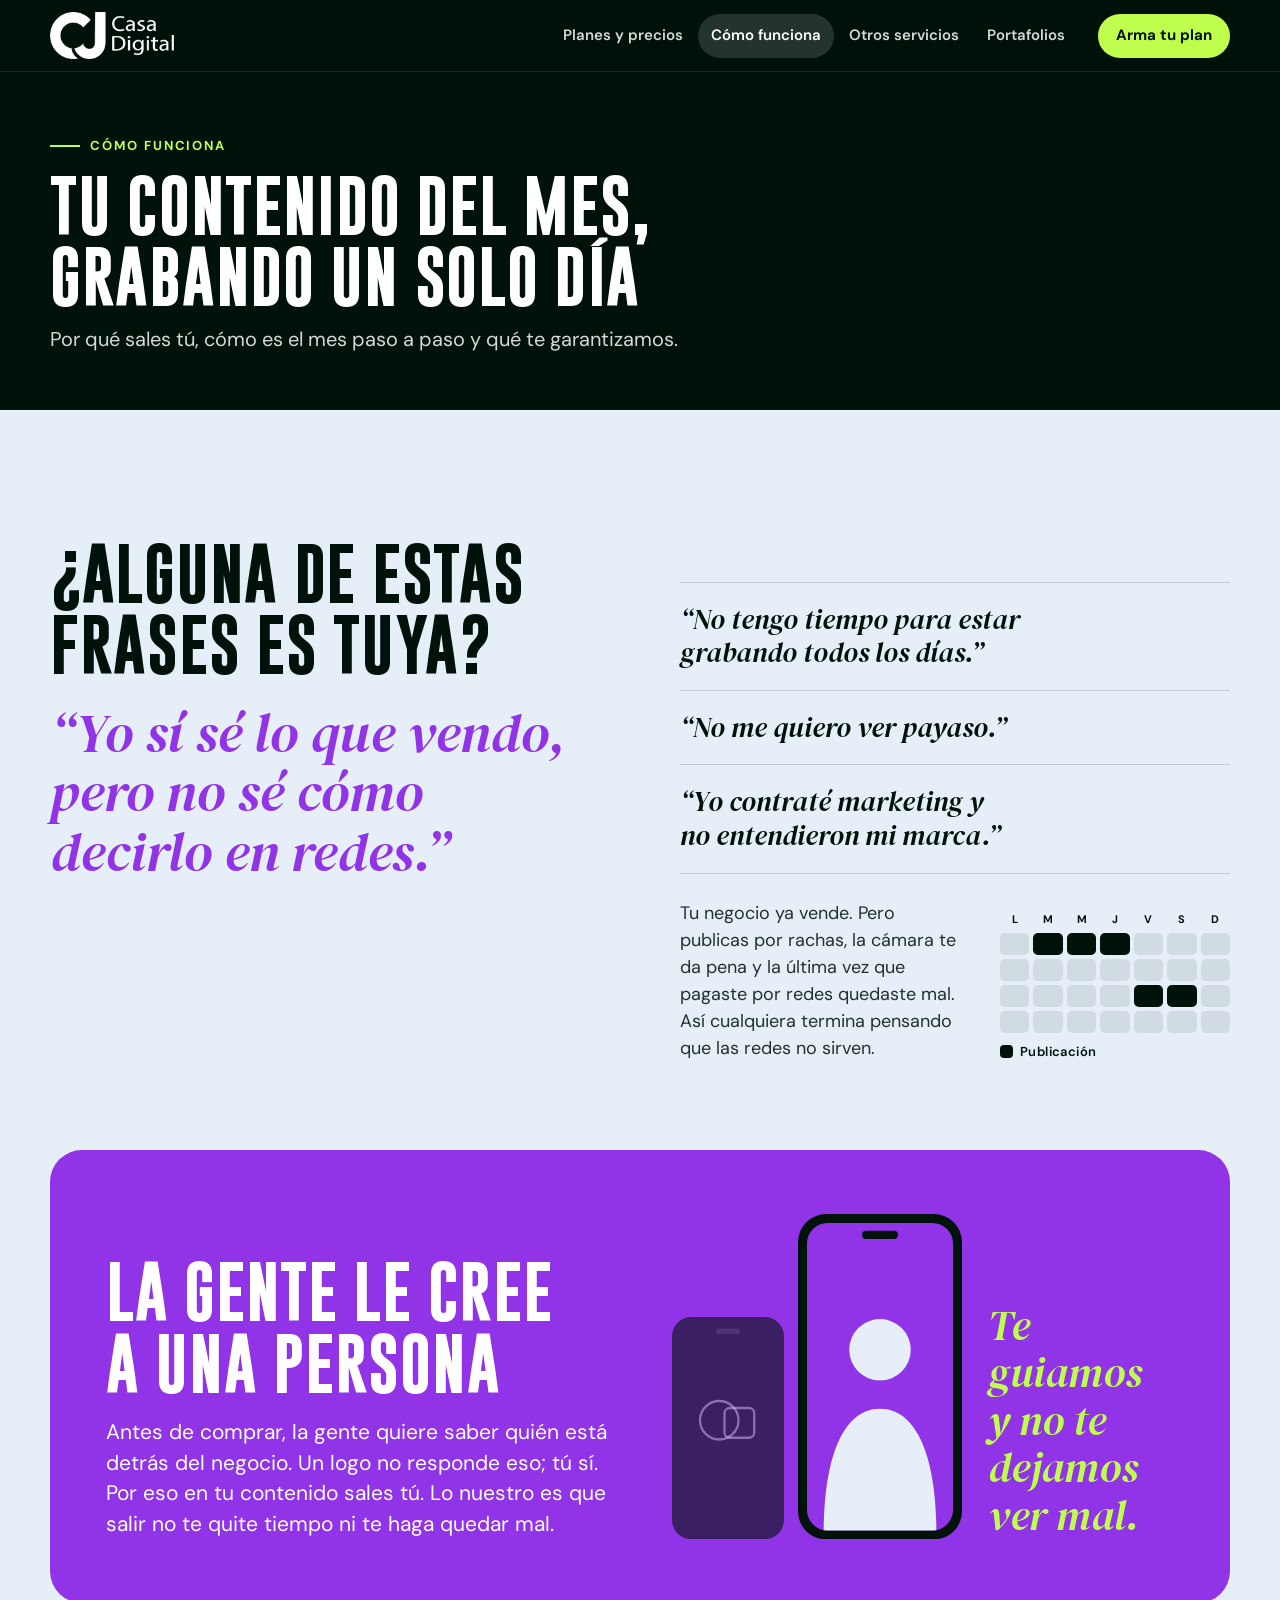
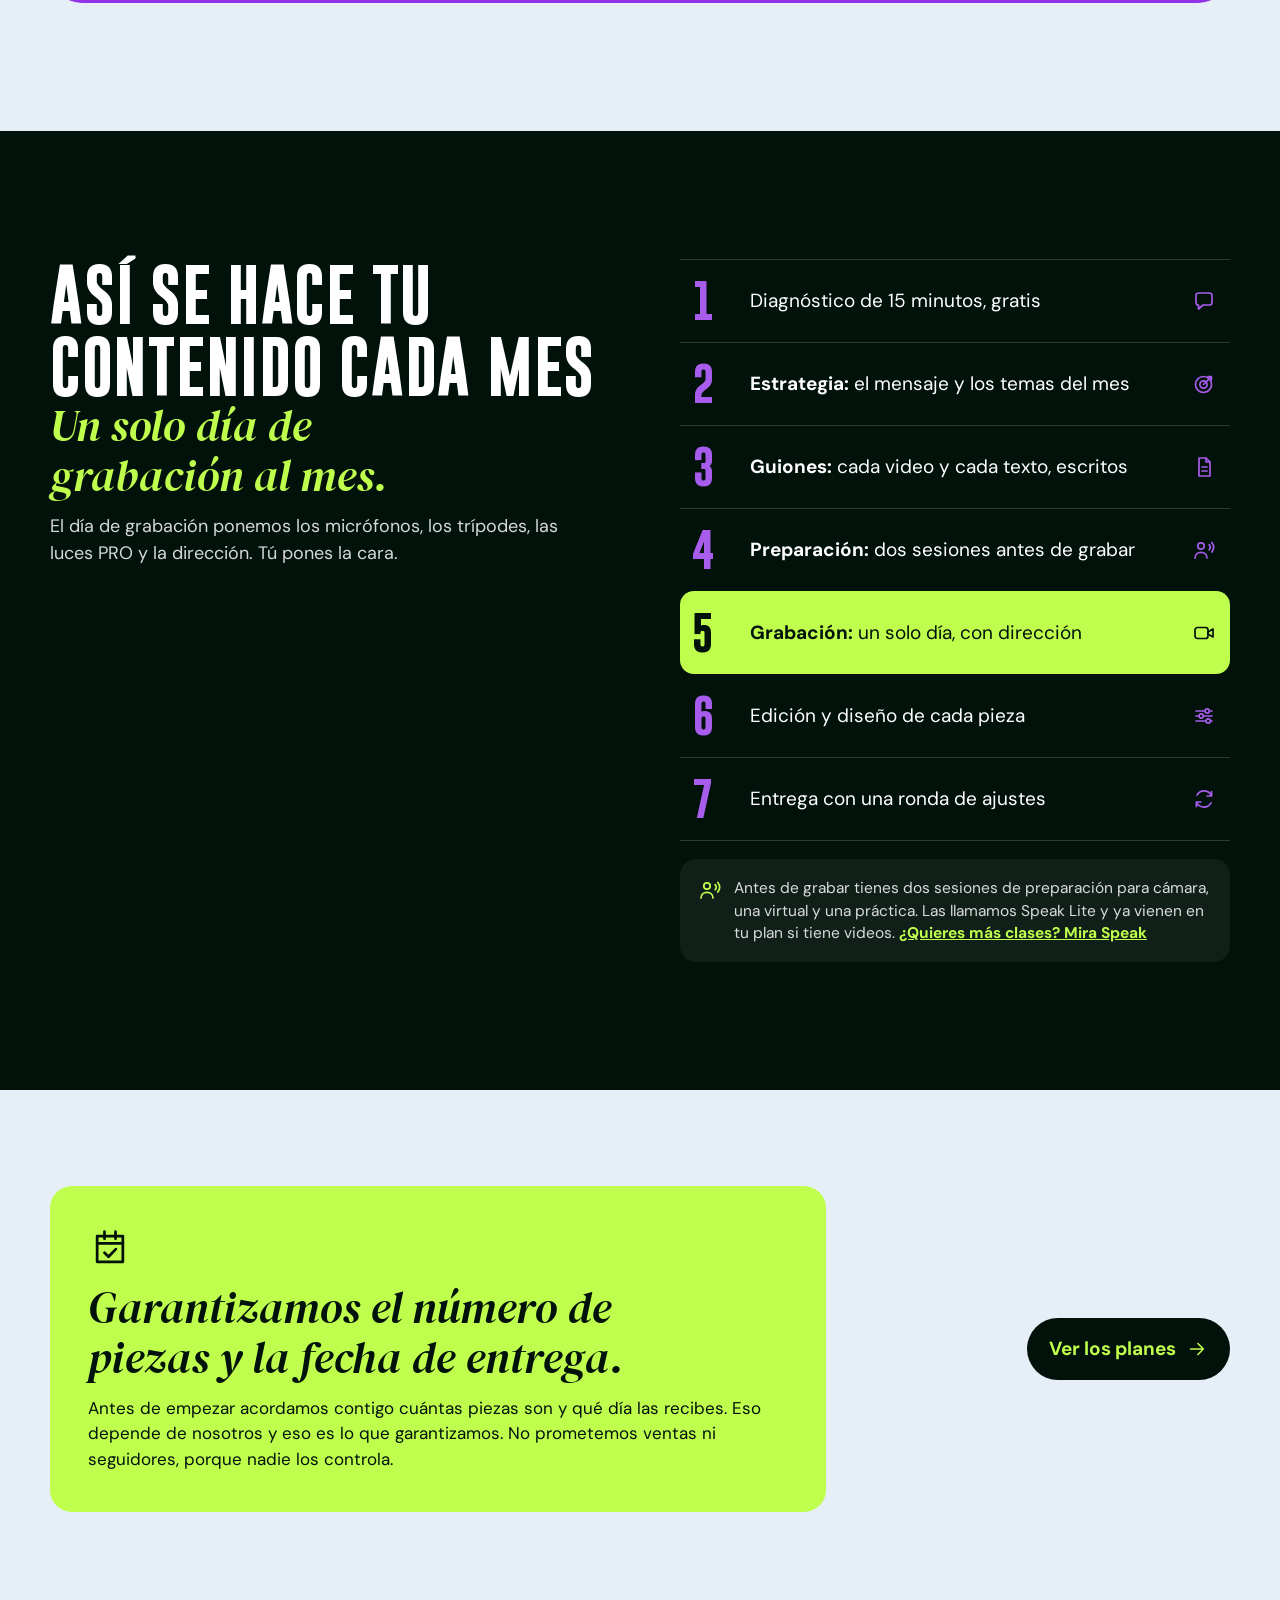
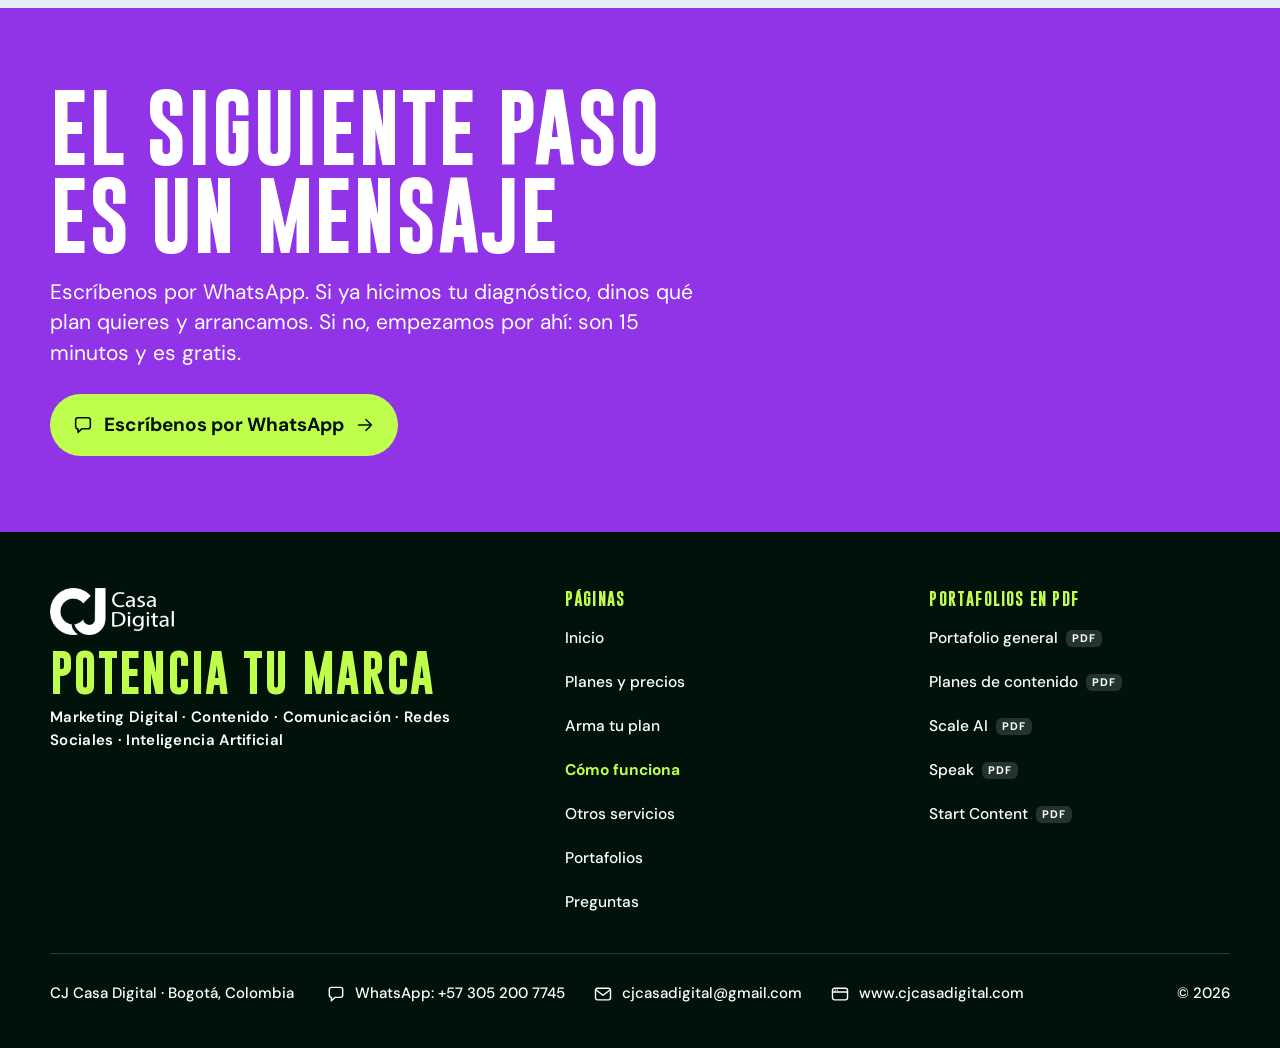
==== como-funciona/index.html @ 23991935 "De landing a sitio de cinco páginas con menú - Inicio corto con cinco atajos "¿Qué buscas?", planes " ====
<!doctype html>
<html lang="es-CO">
<head>
<meta charset="utf-8">
<meta name="viewport" content="width=device-width, initial-scale=1">
<title>Cómo funciona: un día de grabación al mes · CJ Casa Digital</title>
<meta name="description" content="Guiones, un solo día de grabación en Bogotá y piezas listas para publicar. Garantizamos el número de piezas y la fecha de entrega.">
<meta name="theme-color" content="#01120B">
<link rel="canonical" href="https://www.cjcasadigital.com/como-funciona/">
<meta property="og:type" content="website">
<meta property="og:locale" content="es_CO">
<meta property="og:site_name" content="CJ Casa Digital">
<meta property="og:title" content="Cómo funciona: un día de grabación al mes · CJ Casa Digital">
<meta property="og:description" content="Guiones, un solo día de grabación en Bogotá y piezas listas para publicar. Garantizamos el número de piezas y la fecha de entrega.">
<meta property="og:url" content="https://www.cjcasadigital.com/como-funciona/">
<meta property="og:image" content="https://www.cjcasadigital.com/assets/img/og.png">
<meta property="og:image:width" content="1200">
<meta property="og:image:height" content="630">
<meta name="twitter:card" content="summary_large_image">
<link rel="icon" type="image/png" sizes="64x64" href="/assets/img/favicon.png">
<link rel="apple-touch-icon" href="/assets/img/icono-192.png">
<link rel="preload" href="/assets/fonts/gobold-700.woff2" as="font" type="font/woff2" crossorigin>
<link rel="preload" href="/assets/fonts/dm-sans-400.woff2" as="font" type="font/woff2" crossorigin>
<link rel="stylesheet" href="/assets/css/estilos.css">
<script>document.documentElement.className = "js";</script>
<script src="/assets/js/app.js" defer></script>
</head>
<body class="pag-como">

<!-- ===== BLOQUE COMPARTIDO · CABECERA · Igual en todas las páginas. La fuente es index.html: se copia de ahí
     y solo cambia aria-current="page", que va en el enlace de la página actual. ===== -->
<svg class="oculto" aria-hidden="true" focusable="false">
<symbol id="i-camara" viewBox="0 0 24 24"><rect x="3" y="6.5" width="13" height="11" rx="2.5"/><path d="M16 11l5-3v8l-5-3z"/></symbol>
<symbol id="i-video" viewBox="0 0 24 24"><rect x="3" y="5" width="18" height="14" rx="3.5"/><path d="M10 9.3v5.4l4.6-2.7z"/></symbol>
<symbol id="i-carrusel" viewBox="0 0 24 24"><rect x="7" y="4.5" width="10" height="15" rx="2.5"/><path d="M3.5 8v8M20.5 8v8"/></symbol>
<symbol id="i-estatica" viewBox="0 0 24 24"><rect x="4" y="4" width="16" height="16" rx="3.5"/><circle cx="9.2" cy="9.2" r="1.6"/><path d="M4.5 16.5l4.3-4.3 3.2 3.2 2.4-2.4 5.1 5.1"/></symbol>
<symbol id="i-estrategia" viewBox="0 0 24 24"><circle cx="11.5" cy="12.5" r="8"/><circle cx="11.5" cy="12.5" r="3.6"/><path d="M11.5 12.5L19 5M16 4.6h3.4V8"/></symbol>
<symbol id="i-guion" viewBox="0 0 24 24"><path d="M7 3h7l4 4v14H7z"/><path d="M14 3v4h4M10 12h5M10 16h5"/></symbol>
<symbol id="i-voz" viewBox="0 0 24 24"><circle cx="9" cy="8" r="3.2"/><path d="M3 20c0-3.4 2.6-5.6 6-5.6s6 2.2 6 5.6M17.2 6.6a4.2 4.2 0 010 5.2M19.8 4.4a7.8 7.8 0 010 9.6"/></symbol>
<symbol id="i-edicion" viewBox="0 0 24 24"><path d="M4 7h9M17.4 7H20M4 12h3M11.4 12H20M4 17h10M18.4 17H20"/><circle cx="15.2" cy="7" r="2.1"/><circle cx="9.2" cy="12" r="2.1"/><circle cx="16.2" cy="17" r="2.1"/></symbol>
<symbol id="i-ajustes" viewBox="0 0 24 24"><path d="M19.5 9A8 8 0 005 8.2M4.5 15A8 8 0 0019 15.8M19.6 4.5V9h-4.5M4.4 19.5V15h4.5"/></symbol>
<symbol id="i-mic" viewBox="0 0 24 24"><rect x="9" y="3" width="6" height="11" rx="3"/><path d="M5.5 11a6.5 6.5 0 0013 0M12 17.5V21M9 21h6"/></symbol>
<symbol id="i-equis" viewBox="0 0 24 24"><path d="M6.5 6.5l11 11M17.5 6.5l-11 11"/></symbol>
<symbol id="i-palomita" viewBox="0 0 24 24"><path d="M5.5 12.6l4.2 4.2 8.8-9.2"/></symbol>
<symbol id="i-chat" viewBox="0 0 24 24"><path d="M4 6.5A2.5 2.5 0 016.5 4h11A2.5 2.5 0 0120 6.5v7a2.5 2.5 0 01-2.5 2.5H11l-4.5 4v-4A2.5 2.5 0 014 13.5z"/></symbol>
<symbol id="i-pauta" viewBox="0 0 24 24"><path d="M4 10v4h3l8 4.5v-13L7 10z"/><path d="M18.2 9.4a3.6 3.6 0 010 5.2M7.5 14.5V19"/></symbol>
<symbol id="i-sello" viewBox="0 0 24 24"><path d="M5 5.500h14v14H5z"/><path d="M5 9.500h14M9 3v4M15 3v4M9 14.600l2.200 2.200 4-4.200"/></symbol>
<symbol id="i-chispa" viewBox="0 0 24 24"><path d="M11 4c.5 4.2 2.8 6.5 7 7-4.2.5-6.5 2.8-7 7-.5-4.2-2.8-6.5-7-7 4.2-.5 6.5-2.8 7-7zM18.5 3v3.400M16.800 4.700h3.400"/></symbol>
<symbol id="i-pantalla" viewBox="0 0 24 24"><rect x="3" y="4" width="18" height="12.500" rx="2.500"/><path d="M8 20.500h8M12 16.500v4M10.400 8v4.600l3.800-2.300z"/></symbol>
<symbol id="i-web" viewBox="0 0 24 24"><rect x="3" y="5" width="18" height="14" rx="2.500"/><path d="M3 9.500h18M6.200 7.300h.1M8.800 7.300h.1"/></symbol>
  <symbol id="i-portada" viewBox="0 0 24 24"><rect x="5" y="3" width="14" height="18" rx="2.500"/><path d="M8.500 8h7M8.500 11.500h4.500"/></symbol>
<symbol id="i-flujo" viewBox="0 0 24 24"><circle cx="6" cy="6" r="2.300"/><circle cx="18" cy="12" r="2.300"/><circle cx="6" cy="18" r="2.300"/><path d="M8.300 6H12a3.500 3.500 0 013.500 3.500v.3M8.300 18H12a3.500 3.500 0 003.500-3.500v-.3"/></symbol>
<symbol id="i-menu" viewBox="0 0 24 24"><path d="M4 7h16M4 12h16M4 17h16"/></symbol>
<symbol id="i-calendario" viewBox="0 0 24 24"><rect x="4" y="5" width="16" height="15" rx="2.5"/><path d="M4 10h16M8.5 3v4M15.5 3v4"/></symbol>
<symbol id="i-claqueta" viewBox="0 0 24 24"><rect x="4" y="10" width="16" height="10" rx="2"/><path d="M4 10l1.2-4.4 14.6-2.2.4 3.6zM9 5l1.6 3.4M13.6 4.3l1.6 3.4"/></symbol>
<symbol id="i-mas" viewBox="0 0 24 24"><path d="M12 5v14M5 12h14"/></symbol>
<symbol id="i-menos" viewBox="0 0 24 24"><path d="M5 12h14"/></symbol>
<symbol id="i-flecha" viewBox="0 0 24 24"><path d="M5 12h14M13 6l6 6-6 6"/></symbol>
<symbol id="i-info" viewBox="0 0 24 24"><circle cx="12" cy="12" r="9"/><path d="M12 11v5.200M12 7.600v.2"/></symbol>
<symbol id="i-correo" viewBox="0 0 24 24"><rect x="3" y="5" width="18" height="14" rx="2.500"/><path d="M3.600 7.200l8.400 6.300 8.400-6.300"/></symbol>
<symbol id="i-historia" viewBox="0 0 24 24"><rect x="7" y="3" width="10" height="18" rx="3"/><circle cx="12" cy="12" r="2.4"/></symbol>
</svg>

<a class="salto" href="#principal">Saltar al contenido</a>

<header class="barra" id="barra">
  <div class="barra-in">
    <a class="marca" href="/" aria-label="CJ Casa Digital, inicio"><img src="/assets/img/logo-cj-blanco.png" width="400" height="150" alt="CJ Casa Digital"></a>
    <button type="button" class="menu-btn" id="menu-btn" aria-expanded="false" aria-controls="menu" aria-label="Abrir el menú"><svg class="ic ic-abrir" aria-hidden="true"><use href="#i-menu"/></svg><svg class="ic ic-cerrar" aria-hidden="true"><use href="#i-equis"/></svg></button>
    <noscript><a class="menu-btn" href="#mapa" aria-label="Ir al menú, al final de la página"><svg class="ic" aria-hidden="true"><use href="#i-menu"/></svg></a></noscript>
    <nav class="menu" id="menu" aria-label="Principal">
      <ul class="menu-lista">
        <li class="solo-cel"><a href="/"><b>Inicio</b><span>Qué hacemos y por dónde empezar</span></a></li>
        <li><a href="/planes/"><b>Planes y precios</b><span>Planes desde <i data-p="desde">$1.600.000</i> al mes</span></a></li>
        <li class="solo-cel"><a href="/planes/#arma-tu-plan"><b>Arma tu plan</b><span>Escoge y mira el precio</span></a></li>
        <li><a href="/como-funciona/" aria-current="page"><b>Cómo funciona</b><span>Un día de grabación al mes</span></a></li>
        <li><a href="/otros-servicios/"><b>Otros servicios</b><span>Página web, automatización, IA y Speak</span></a></li>
        <li><a href="/portafolios/"><b>Portafolios</b><span>Los cinco PDF para leer o reenviar</span></a></li>
        <li class="solo-cel"><a href="/planes/#preguntas"><b>Preguntas</b><span>Tiempo, pauta, garantía y cómo empezar</span></a></li>
      </ul>
      <div class="menu-fin">
        <a class="btn btn-acido" href="/planes/#arma-tu-plan">Arma tu plan <svg class="ic" aria-hidden="true"><use href="#i-flecha"/></svg></a>
        <a class="btn btn-linea" data-wa href="https://wa.me/573052007745?text=Hola%2C%20CJ.%20Vi%20la%20p%C3%A1gina%20y%20quiero%20mi%20diagn%C3%B3stico%20de%2015%20minutos." target="_blank" rel="noopener"><svg class="ic" aria-hidden="true"><use href="#i-chat"/></svg> Escríbenos por WhatsApp</a>
      </div>
    </nav>
    <a class="btn btn-acido btn-ch" id="barra-plan" href="/planes/#arma-tu-plan">Arma tu plan</a>
    <a class="btn btn-acido btn-ch" id="barra-wa" data-wa data-plan-wa hidden href="https://wa.me/573052007745?text=Hola%2C%20CJ.%20Vi%20la%20p%C3%A1gina%20y%20quiero%20mi%20diagn%C3%B3stico%20de%2015%20minutos." target="_blank" rel="noopener"><svg class="ic" aria-hidden="true"><use href="#i-chat"/></svg> WhatsApp</a>
  </div>
</header>
<!-- ===== FIN DEL BLOQUE COMPARTIDO · CABECERA ===== -->

<main id="principal">

<section class="sec sec-cab t-oscuro" id="cabecera">
  <div class="caja">
    <p class="etq"><span class="raya"></span>Cómo funciona</p>
    <h1 class="tit t-h2">Tu contenido del mes, grabando un solo día</h1>
    <p class="sub">Por qué sales tú, cómo es el mes paso a paso y qué te garantizamos.</p>
  </div>
</section>

<!-- El problema y la respuesta, en un bloque -->
<section class="sec t-claro" id="problema">
  <div class="caja dos-col">
    <div>
      <h2 class="tit t-h2 rev">¿Alguna de estas frases es tuya?</h2>
      <p class="cita-g rev">“Yo sí sé lo que vendo, pero no sé cómo decirlo en redes.”</p>
    </div>
    <div>
      <ul class="citas rev">
        <li>“No tengo tiempo para estar grabando todos los días.”</li>
        <li>“No me quiero ver payaso.”</li>
        <li>“Yo contraté marketing y no entendieron mi marca.”</li>
      </ul>
      <div class="rachas-fila rev">
        <p class="cuerpo">Tu negocio ya vende. Pero publicas por rachas, la cámara te da pena y la última vez que pagaste por redes quedaste mal. Así cualquiera termina pensando que las redes no sirven.</p>
        <figure class="rachas">
          <div class="cal-dias" aria-hidden="true"><span>L</span><span>M</span><span>M</span><span>J</span><span>V</span><span>S</span><span>D</span></div>
          <div class="rachas-red" role="img" aria-label="Un mes publicando por rachas: tres días seguidos, dos semanas después otros dos, y el resto vacío">
            <i></i><i class="p"></i><i class="p"></i><i class="p"></i><i></i><i></i><i></i>
            <i></i><i></i><i></i><i></i><i></i><i></i><i></i>
            <i></i><i></i><i></i><i></i><i class="p"></i><i class="p"></i><i></i>
            <i></i><i></i><i></i><i></i><i></i><i></i><i></i>
          </div>
          <figcaption class="leyenda"><span><i class="l-n"></i>Publicación</span></figcaption>
        </figure>
      </div>
    </div>
  </div>
  <!-- La respuesta: por qué sales tú -->
  <div class="caja">
    <div class="giro t-morado giro-red" id="giro">
    <div>
      <h3 class="tit t-h2 rev">La gente le cree a una persona</h3>
      <p class="cuerpo cuerpo-g rev">Antes de comprar, la gente quiere saber quién está detrás del negocio. Un logo no responde eso; tú sí. Por eso en tu contenido sales tú. Lo nuestro es que salir no te quite tiempo ni te haga quedar mal.</p>
    </div>
    <div class="giro-graf rev">
      <div class="giro-tel" aria-hidden="true">
        <svg class="tel tel-logo" viewBox="0 0 128 254"><rect width="128" height="254" rx="22" fill="#01120B"/><circle cx="54" cy="118" r="22" fill="none" stroke="#fff" stroke-width="2.6" opacity=".55"/><rect x="60" y="104" width="34" height="34" rx="6" fill="none" stroke="#fff" stroke-width="2.6" opacity=".55"/><rect x="50" y="13" width="28" height="6.5" rx="3.2" fill="rgba(255,255,255,.14)"/></svg>
        <svg class="tel tel-persona" viewBox="0 0 128 254"><defs><clipPath id="pant-a"><rect x="7" y="7" width="114" height="240" rx="16"/></clipPath></defs><rect width="128" height="254" rx="22" fill="#01120B"/><g clip-path="url(#pant-a)"><rect x="7" y="7" width="114" height="240" fill="#9133E7"/><circle cx="64" cy="106" r="24" fill="#E6EFF8"/><path d="M20 250c0-62 16-98 44-98s44 36 44 98z" fill="#E6EFF8"/></g><rect x="50" y="13" width="28" height="6.5" rx="3.2" fill="#01120B"/></svg>
      </div>
      <p class="dest dest-g">Te guiamos y no te dejamos ver mal.</p>
    </div>
    </div>
  </div>
</section>

<!-- El proceso del mes, en una sola lista -->
<section class="sec t-oscuro" id="proceso">
  <div class="caja dos-col">
    <div class="pegado">
      <h2 class="tit t-h2 rev">Así se hace tu contenido cada mes</h2>
      <p class="dest dest-ac rev">Un solo día de grabación al mes.</p>
      <p class="cuerpo rev">El día de grabación ponemos los micrófonos, los trípodes, las luces PRO y la dirección. Tú pones la cara.</p>
    </div>
    <div>
    <ol class="pasos">
      <li class="rev"><span class="n">1</span><span>Diagnóstico de 15 minutos, gratis</span><svg class="ic" aria-hidden="true"><use href="#i-chat"/></svg></li>
      <li class="rev"><span class="n">2</span><span><b>Estrategia:</b> el mensaje y los temas del mes</span><svg class="ic" aria-hidden="true"><use href="#i-estrategia"/></svg></li>
      <li class="rev"><span class="n">3</span><span><b>Guiones:</b> cada video y cada texto, escritos</span><svg class="ic" aria-hidden="true"><use href="#i-guion"/></svg></li>
      <li class="rev"><span class="n">4</span><span><b>Preparación:</b> dos sesiones antes de grabar</span><svg class="ic" aria-hidden="true"><use href="#i-voz"/></svg></li>
      <li class="rev res"><span class="n">5</span><span><b>Grabación:</b> un solo día, con dirección</span><svg class="ic" aria-hidden="true"><use href="#i-camara"/></svg></li>
      <li class="rev"><span class="n">6</span><span>Edición y diseño de cada pieza</span><svg class="ic" aria-hidden="true"><use href="#i-edicion"/></svg></li>
      <li class="rev"><span class="n">7</span><span>Entrega con una ronda de ajustes</span><svg class="ic" aria-hidden="true"><use href="#i-ajustes"/></svg></li>
    </ol>
    <!-- Preparación para cámara -->
    <div class="panel panel-fila rev" id="preparacion">
      <svg class="ic" aria-hidden="true"><use href="#i-voz"/></svg>
      <p>Antes de grabar tienes dos sesiones de preparación para cámara, una virtual y una práctica. Las llamamos Speak Lite y ya vienen en tu plan si tiene videos. <a href="/otros-servicios/#speak">¿Quieres más clases? Mira Speak</a></p>
    </div>
    </div>
  </div>
</section>

<!-- La garantía y el siguiente paso -->
<section class="sec sec-m t-claro" id="garantia">
  <div class="caja gar-red">
    <div class="garantia rev">
      <svg class="ic ic-g" aria-hidden="true"><use href="#i-sello"/></svg>
      <p class="dest">Garantizamos el número de piezas y la fecha de entrega.</p>
      <p class="cuerpo">Antes de empezar acordamos contigo cuántas piezas son y qué día las recibes. Eso depende de nosotros y eso es lo que garantizamos. No prometemos ventas ni seguidores, porque nadie los controla.</p>
    </div>
    <div class="sig rev">
      <a class="btn btn-oscuro btn-g" href="/planes/">Ver los planes <svg class="ic" aria-hidden="true"><use href="#i-flecha"/></svg></a>
    </div>
  </div>
</section>

<!-- ===== BLOQUE COMPARTIDO · CIERRE · Igual en todas las páginas. La fuente es index.html. ===== -->
<section class="sec sec-m t-morado cierre" id="cierre">
  <div class="caja">
    <h2 class="tit t-h2 t-h2g rev">El siguiente paso es un mensaje</h2>
    <p class="cuerpo cuerpo-g rev">Escríbenos por WhatsApp. Si ya hicimos tu diagnóstico, dinos qué plan quieres y arrancamos. Si no, empezamos por ahí: son 15 minutos y es gratis.</p>
    <a class="btn btn-acido btn-g rev" data-wa href="https://wa.me/573052007745?text=Hola%2C%20CJ.%20Vi%20la%20p%C3%A1gina%20y%20quiero%20mi%20diagn%C3%B3stico%20de%2015%20minutos." target="_blank" rel="noopener"><svg class="ic" aria-hidden="true"><use href="#i-chat"/></svg> Escríbenos por WhatsApp <svg class="ic" aria-hidden="true"><use href="#i-flecha"/></svg></a>
  </div>
</section>
<!-- ===== FIN DEL BLOQUE COMPARTIDO · CIERRE ===== -->

</main>

<!-- ===== BLOQUE COMPARTIDO · PIE · Igual en todas las páginas. La fuente es index.html: se copia de ahí
     y solo cambia aria-current="page". ===== -->
<footer class="pie t-oscuro" id="mapa">
  <div class="caja">
    <div class="pie-red">
      <div class="pie-marca">
        <a class="marca" href="/" aria-label="CJ Casa Digital, inicio"><img src="/assets/img/logo-cj-blanco.png" width="400" height="150" alt="CJ Casa Digital" loading="lazy"></a>
        <p class="lema">Potencia tu marca</p>
        <p class="servicios">Marketing Digital · Contenido · Comunicación · Redes Sociales · Inteligencia Artificial</p>
      </div>
      <nav class="pie-col" aria-labelledby="pie-paginas">
        <h2 class="grupo" id="pie-paginas">Páginas</h2>
        <ul>
          <li><a href="/">Inicio</a></li>
          <li><a href="/planes/">Planes y precios</a></li>
          <li><a href="/planes/#arma-tu-plan">Arma tu plan</a></li>
          <li><a href="/como-funciona/" aria-current="page">Cómo funciona</a></li>
          <li><a href="/otros-servicios/">Otros servicios</a></li>
          <li><a href="/portafolios/">Portafolios</a></li>
          <li><a href="/planes/#preguntas">Preguntas</a></li>
        </ul>
      </nav>
      <nav class="pie-col" aria-labelledby="pie-pdf">
        <h2 class="grupo" id="pie-pdf">Portafolios en PDF</h2>
        <ul>
          <li><a href="/portafolios/cj-portafolio-general.pdf" target="_blank" rel="noopener">Portafolio general <small>PDF</small></a></li>
          <li><a href="/portafolios/cj-planes-de-contenido.pdf" target="_blank" rel="noopener">Planes de contenido <small>PDF</small></a></li>
          <li><a href="/portafolios/cj-scale-ai.pdf" target="_blank" rel="noopener">Scale AI <small>PDF</small></a></li>
          <li><a href="/portafolios/cj-speak.pdf" target="_blank" rel="noopener">Speak <small>PDF</small></a></li>
          <li><a href="/portafolios/cj-start-content.pdf" target="_blank" rel="noopener">Start Content <small>PDF</small></a></li>
        </ul>
      </nav>
    </div>
    <div class="pie-datos">
      <p>CJ Casa Digital · Bogotá, Colombia</p>
      <ul>
        <li><a data-wa href="https://wa.me/573052007745?text=Hola%2C%20CJ.%20Vi%20la%20p%C3%A1gina%20y%20quiero%20mi%20diagn%C3%B3stico%20de%2015%20minutos." target="_blank" rel="noopener"><svg class="ic" aria-hidden="true"><use href="#i-chat"/></svg>WhatsApp: +57 305 200 7745</a></li>
        <li><a href="mailto:cjcasadigital@gmail.com"><svg class="ic" aria-hidden="true"><use href="#i-correo"/></svg>cjcasadigital@gmail.com</a></li>
        <li><a href="https://www.cjcasadigital.com/"><svg class="ic" aria-hidden="true"><use href="#i-web"/></svg>www.cjcasadigital.com</a></li>
      </ul>
      <!-- PENDIENTE: razón social, NIT, política de tratamiento de datos y términos -->
      <p>© 2026</p>
    </div>
  </div>
</footer>
<!-- ===== FIN DEL BLOQUE COMPARTIDO · PIE ===== -->

<!-- Fijo abajo en celular: WhatsApp. En Planes y precios no va: ahí está la barra del plan armado. -->
<a class="wa-flota" id="wa-flota" data-wa href="https://wa.me/573052007745?text=Hola%2C%20CJ.%20Vi%20la%20p%C3%A1gina%20y%20quiero%20mi%20diagn%C3%B3stico%20de%2015%20minutos." target="_blank" rel="noopener" aria-label="Escríbenos por WhatsApp"><svg class="ic" aria-hidden="true"><use href="#i-chat"/></svg><span aria-hidden="true">WhatsApp</span></a>

</body>
</html>
---- assets/css/estilos.css ----
/* CJ Casa Digital · sitio (inicio, planes, cómo funciona, otros servicios, portafolios y 404)
   Paleta y tipografías del manual de marca: Gobold en títulos y cifras, DM Sans en cuerpo,
   DM Serif Display Italic en frases destacadas, íconos lineales y fondos que cambian por sección.
   Celular primero. */

@font-face { font-family: "Gobold"; src: url("../fonts/gobold-700.woff2") format("woff2"); font-weight: 700; font-style: normal; font-display: swap; }
@font-face { font-family: "DM Sans"; src: url("../fonts/dm-sans-400.woff2") format("woff2"); font-weight: 400; font-style: normal; font-display: swap; }
@font-face { font-family: "DM Sans"; src: url("../fonts/dm-sans-500.woff2") format("woff2"); font-weight: 500; font-style: normal; font-display: swap; }
@font-face { font-family: "DM Sans"; src: url("../fonts/dm-sans-600.woff2") format("woff2"); font-weight: 600; font-style: normal; font-display: swap; }
@font-face { font-family: "DM Sans"; src: url("../fonts/dm-sans-700.woff2") format("woff2"); font-weight: 700; font-style: normal; font-display: swap; }
@font-face { font-family: "DM Serif Display"; src: url("../fonts/dm-serif-display-italic.woff2") format("woff2"); font-weight: 400; font-style: italic; font-display: swap; }

:root {
  --verde: #01120B;
  --negro: #000000;
  --morado: #9133E7;
  --morado2: #A75CEB;
  --acido: #BFFE4D;
  --claro: #E6EFF8;
  --blanco: #FFFFFF;
  --titulos: "Gobold", "Arial Narrow", "Roboto Condensed", Impact, sans-serif;
  --texto: "DM Sans", system-ui, -apple-system, "Segoe UI", Roboto, Arial, sans-serif;
  --serif: "DM Serif Display", Georgia, "Times New Roman", serif;
  --barra: 64px;
}

* { box-sizing: border-box; margin: 0; padding: 0; }
html { -webkit-text-size-adjust: 100%; text-size-adjust: 100%; scroll-behavior: smooth; scroll-padding-top: calc(var(--barra) + 12px); scroll-padding-bottom: 92px; background: var(--verde); }
html:has(.pestanas) { scroll-padding-top: calc(var(--barra) + 66px); }   /* en Planes y precios, las pestañas también quedan pegadas arriba */
body { font-family: var(--texto); font-size: 17px; line-height: 1.5; font-weight: 400; color: #fff; background: var(--verde);
       -webkit-font-smoothing: antialiased; -moz-osx-font-smoothing: grayscale; }
ul, ol { list-style: none; }
a { color: inherit; }
b, strong { font-weight: 700; }
img, svg { display: block; max-width: 100%; }
button, input { font: inherit; color: inherit; }
button { cursor: pointer; }
fieldset { border: 0; min-width: 0; }
h1, h2, h3 { font-weight: 700; }

.oculto { position: absolute; width: 0; height: 0; overflow: hidden; }
.sr { position: absolute; width: 1px; height: 1px; margin: -1px; padding: 0; overflow: hidden; clip: rect(0 0 0 0); clip-path: inset(50%); white-space: nowrap; border: 0; }
.salto { position: absolute; left: 12px; top: 8px; z-index: 100; transform: translateY(-400%); background: var(--acido); color: var(--verde); font-weight: 700; padding: 12px 18px; border-radius: 99px; text-decoration: none; }
.salto:focus { transform: none; }

:focus-visible { outline: 3px solid var(--foco, var(--acido)); outline-offset: 3px; }

/* ---------- Temas: cada cambio de fondo es un golpe ---------- */
.t-oscuro { --bg: var(--verde); --fg: #fff; --fg2: rgba(255,255,255,.84); --ac: var(--acido); --ac2: var(--morado2);
            --panel: rgba(255,255,255,.06); --linea: rgba(255,255,255,.17); --res-bg: var(--acido); --res-fg: var(--verde);
            --vacio: rgba(255,255,255,.09); --foco: var(--acido); }
.t-negro  { --bg: var(--negro); --fg: #fff; --fg2: rgba(255,255,255,.84); --ac: var(--acido); --ac2: var(--morado2);
            --panel: rgba(255,255,255,.085); --linea: rgba(255,255,255,.2); --res-bg: var(--acido); --res-fg: var(--verde);
            --vacio: rgba(255,255,255,.1); --foco: var(--acido); }
.t-claro  { --bg: var(--claro); --fg: var(--verde); --fg2: rgba(1,18,11,.86); --ac: var(--morado); --ac2: var(--morado);
            --panel: #fff; --linea: rgba(1,18,11,.16); --res-bg: var(--verde); --res-fg: var(--acido);
            --vacio: rgba(1,18,11,.09); --foco: var(--morado); }
.t-morado { --bg: var(--morado); --fg: #fff; --fg2: #fff; --ac: var(--acido); --ac2: var(--acido);
            --panel: rgba(1,18,11,.22); --linea: rgba(255,255,255,.4); --res-bg: var(--acido); --res-fg: var(--verde);
            --vacio: rgba(1,18,11,.22); --foco: #fff; }

.sec { background: var(--bg); color: var(--fg); padding: 72px 0; position: relative; }
.caja { width: min(100% - 40px, 1180px); margin-inline: auto; }

/* ---------- Tipografía ---------- */
.tit { font-family: var(--titulos); font-weight: 700; text-transform: uppercase; line-height: 1.19; letter-spacing: .012em; text-wrap: balance; }
.tit em { font-style: normal; color: var(--ac); }
.t-h1 { font-size: min(15vw, 4.5rem); line-height: 1.19; }
.t-h1 span, .t-h1 em { display: block; }
.t-h2 { font-size: clamp(2.5rem, 11vw, 3.5rem); }
.t-h2g { font-size: clamp(3rem, 13.2vw, 4rem); line-height: 1.15; }


.sub { font-size: 1.125rem; line-height: 1.45; color: var(--fg2); text-wrap: pretty; }
.cuerpo { font-size: 1.0625rem; line-height: 1.5; color: var(--fg2); text-wrap: pretty; }
.cuerpo-g { font-size: 1.1875rem; line-height: 1.45; }
.dest { font-family: var(--serif); font-style: italic; font-weight: 400; font-size: clamp(1.9rem, 8.2vw, 2.6rem); line-height: 1.14; text-wrap: balance; font-variant-numeric: lining-nums; }
.dest-ac { color: var(--ac); }
.nota { display: flex; gap: 8px; align-items: flex-start; font-size: .875rem; line-height: 1.4; color: var(--fg2); }
.nota .ic { width: 18px; height: 18px; color: var(--ac); margin-top: 1px; }

.ic { width: 24px; height: 24px; flex: none; fill: none; stroke: currentColor; stroke-width: 1.7; stroke-linecap: round; stroke-linejoin: round; }

/* ---------- Botones ---------- */
.btn { display: inline-flex; align-items: center; justify-content: center; gap: 10px; min-height: 54px; padding: 0 26px; border: 0; border-radius: 99px;
       font-family: var(--texto); font-weight: 700; font-size: 1.0625rem; line-height: 1.15; text-decoration: none; text-align: center; cursor: pointer;
       transition: transform .18s ease, background-color .18s ease, color .18s ease, border-color .18s ease; }
.btn .ic { width: 22px; height: 22px; transition: transform .18s ease; }
.btn:hover { transform: translateY(-2px); }
.btn:hover .ic:last-child:not(:first-child) { transform: translateX(3px); }
.btn:active { transform: translateY(0); }
.btn-acido { background: var(--acido); color: var(--verde); }
.btn-acido:hover { box-shadow: 0 0 0 4px rgba(191,254,77,.28); }
.btn-oscuro { background: var(--verde); color: var(--acido); }
.btn-oscuro:hover { box-shadow: 0 0 0 4px rgba(1,18,11,.22); }
.btn-linea { background: transparent; color: var(--fg); box-shadow: inset 0 0 0 1.5px rgba(255,255,255,.45); }
.btn-linea:hover { box-shadow: inset 0 0 0 1.5px #fff; }
.btn-borde { background: transparent; color: var(--verde); box-shadow: inset 0 0 0 1.5px rgba(1,18,11,.5); }
.btn-borde:hover { box-shadow: inset 0 0 0 2px var(--verde); }
.btn-ch { min-height: 44px; padding: 0 18px; font-size: .9375rem; }
.btn-g { min-height: 62px; padding: 0 22px; font-size: clamp(1rem, 4.5vw, 1.1875rem); white-space: nowrap; }
.btn-ancho { width: 100%; }

/* ---------- 1 · Barra superior ---------- */
.barra { position: fixed; inset: 0 0 auto 0; z-index: 50; height: var(--barra); background: rgba(1,18,11,.9);
         -webkit-backdrop-filter: blur(12px); backdrop-filter: blur(12px); border-bottom: 1px solid rgba(255,255,255,.1); }
.barra-in { width: min(100% - 32px, 1180px); height: 100%; margin-inline: auto; display: flex; align-items: center; justify-content: space-between; gap: 8px; }
/* Logo oficial horizontal: el dibujo mide 104 px de ancho o más (mínimo del manual: 100 px) y nada invade su zona segura */
.marca { display: flex; align-items: center; min-height: 44px; flex: none; margin-right: auto; padding: 0 9px 0 0; }
.marca img { width: 104px; height: auto; }
.barra [hidden] { display: none; }

/* ---------- 2 · Inicio ---------- */
.inicio { padding-top: calc(var(--barra) + 34px); padding-bottom: 56px; }
.inicio-red { display: flex; flex-direction: column; }
.inicio-txt { order: 1; }
.buscas { order: 2; margin-top: 36px; }   /* en celular, los atajos van antes del calendario */
.inicio .cal { order: 3; }
.etq { display: flex; align-items: center; gap: 10px; margin-bottom: 14px; font-size: .8125rem; font-weight: 700; letter-spacing: .14em; text-transform: uppercase; color: var(--acido); }
.etq .raya { width: 30px; height: 2px; background: currentColor; }
.inicio .sub { margin-top: 16px; max-width: 33em; }
.desde { margin-top: 20px; font-size: 1rem; font-weight: 600; display: flex; align-items: baseline; flex-wrap: wrap; gap: 0 9px; }
.desde strong { font-family: var(--titulos); font-size: clamp(1.7rem, 8vw, 2.125rem); letter-spacing: .01em; line-height: 1.1; color: var(--blanco); }
.desde-2 { font-size: .9375rem; font-weight: 500; color: var(--fg2); margin-top: 2px; }
.desde-2 b { color: var(--blanco); }
.acciones { display: flex; flex-direction: column; gap: 12px; margin-top: 20px; }

.cal { margin-top: 40px; }
.cal-dias { display: grid; grid-template-columns: repeat(7, 1fr); gap: 4px; margin-bottom: 8px; text-align: center; font-size: .75rem; font-weight: 700; }
.cal-red { display: grid; grid-template-columns: repeat(7, 1fr); gap: 4px; }
.cal-red i, .cal-red button { height: 46px; border-radius: 9px; background: var(--vacio); display: flex; align-items: center; justify-content: center; }
.cal-red .g { background: var(--acido); color: var(--verde); }
.cal-red .g .ic { width: 22px; height: 22px; stroke-width: 2; }
.cal-red .p { background: var(--morado); }
.cal-red .p::after { content: ""; width: 8px; height: 8px; border-radius: 50%; background: #fff; }
/* El calendario se va encendiendo: primero el día de grabación, después cada publicación */
.cal-red .g, .cal-red .p { transition: background-color .4s ease, transform .4s cubic-bezier(.2,.9,.3,1.3); transition-delay: calc(var(--n) * 120ms + 200ms); }
.cal-red .g .ic, .cal-red .p::after { transition: opacity .3s ease; transition-delay: calc(var(--n) * 120ms + 320ms); }
.js .cal:not(.on) .g, .js .cal:not(.on) .p { background: var(--vacio); transform: scale(.86); }
.js .cal:not(.on) .g .ic, .js .cal:not(.on) .p::after { opacity: 0; }

/* Con JavaScript cada día es un botón: se toca para marcar o quitar un día de publicación */
.cal-pista { display: flex; align-items: center; gap: 8px; margin-bottom: 12px; font-size: .9375rem; font-weight: 600; line-height: 1.3; }
.cal-pista .ic { width: 20px; height: 20px; padding: 2px; border-radius: 50%; background: var(--acido); color: var(--verde); stroke-width: 2.6; }
.cal-pista[hidden], .cal-pie[hidden] { display: none; }
.cal-red button { border: 0; padding: 0; color: inherit; cursor: pointer; touch-action: manipulation; -webkit-tap-highlight-color: transparent; }
@media (hover: hover) {   /* solo con mouse: en pantallas táctiles el "hover" se queda pegado después de tocar */
  .cal-red button:hover { background: rgba(255,255,255,.22); }
  .cal-red button.p:hover { background: var(--morado2); }
  .cal-red button.g:hover { background: var(--acido); box-shadow: 0 0 0 3px rgba(191,254,77,.3); }
}
.cal-red button:active { transform: scale(.9); }
.cal-red button:focus-visible { outline: 3px solid var(--acido); outline-offset: 2px; }
.cal-red button.g:focus-visible { outline-color: #fff; }
.cal.despierta .cal-red button, .cal.despierta .cal-red button::after, .cal.despierta .cal-red button .ic { transition-duration: .14s; transition-delay: 0s; }
.cal-pie { display: grid; grid-template-columns: minmax(0, 1fr) auto; align-items: center; gap: 6px 12px; margin-top: 14px; }
.cal-cuenta { display: flex; flex-direction: column; font-size: .9375rem; line-height: 1.3; }
.cal-cuenta > span { font-size: .875rem; color: var(--fg2); }
.cal-cuenta #cal-precio { color: var(--acido); }
.cal-aviso { grid-column: 1 / -1; min-height: 1.4em; font-size: .8125rem; font-weight: 600; line-height: 1.4; color: var(--acido); }
.cal-pie .btn { white-space: nowrap; padding: 0 16px; gap: 8px; }
.cal-pie .btn .ic { width: 20px; height: 20px; }
.cal.tocado .cal-pie .btn { background: var(--acido); color: var(--verde); box-shadow: none; }
@media (max-width: 374px) { .cal-dias, .cal-red { gap: 2px; } }

.leyenda { display: flex; align-items: center; gap: 18px; margin-top: 12px; font-size: .8125rem; font-weight: 600; letter-spacing: .03em; }
.leyenda span { display: inline-flex; align-items: center; gap: 7px; }
.leyenda i { width: 13px; height: 13px; border-radius: 4px; }
.leyenda .l-g { background: var(--acido); }
.leyenda .l-p { background: var(--morado); }
.leyenda .l-n { background: var(--fg); }
.leyenda .tipo { margin-left: auto; font-family: var(--titulos); font-size: 14px; letter-spacing: .1em; text-transform: uppercase; color: var(--ac); }

/* ---------- 3 · El problema ---------- */
.cita-g { font-family: var(--serif); font-style: italic; font-size: clamp(2.2rem, 9.8vw, 3.4rem); line-height: 1.08; color: var(--ac); margin: 22px 0 26px; text-wrap: balance; }
.citas li { font-family: var(--serif); font-style: italic; font-size: 1.5rem; line-height: 1.2; padding: 16px 0; border-top: 1.5px solid var(--linea); text-wrap: balance; }
.citas li:last-child { border-bottom: 1.5px solid var(--linea); }
.rachas-fila { margin-top: 26px; display: grid; gap: 24px; }
.rachas .cal-dias { gap: 4px; margin-bottom: 6px; font-size: .6875rem; }
.rachas-red { display: grid; grid-template-columns: repeat(7, 1fr); gap: 4px; }
.rachas-red i { height: 22px; border-radius: 5px; background: var(--vacio); }
.rachas-red .p { background: var(--fg); }
.rachas .leyenda { margin-top: 9px; }

/* ---------- 4 · El giro ---------- */
.giro-red .cuerpo { margin-top: 18px; max-width: 34em; }
.giro-graf { display: flex; align-items: flex-end; gap: 16px; margin-top: 38px; }
.giro-tel { display: flex; align-items: flex-end; gap: 10px; flex: none; }
.tel { width: 100%; height: auto; }
.giro-tel .tel-logo { width: min(19vw, 112px); opacity: .6; }
.giro-tel .tel-persona { width: min(28vw, 164px); }
.dest-g { color: var(--acido); font-size: clamp(1.6rem, 7.2vw, 2.9rem); flex: 1; min-width: 0; }

/* ---------- 5 · Pasos ---------- */
.dest-ac + .cuerpo { margin-top: 12px; }
#como .dest { margin-top: 20px; }
.pasos { margin-top: 30px; }
.pasos li { display: grid; grid-template-columns: 40px 1fr 24px; align-items: center; gap: 6px; padding: 17px 12px; border-top: 1.5px solid var(--linea); font-size: 1.0625rem; line-height: 1.3; }
.pasos li:last-child { border-bottom: 1.5px solid var(--linea); }
.pasos .n { font-family: var(--titulos); font-size: 2.125rem; line-height: 1; color: var(--ac2); }
.pasos .ic { color: var(--ac2); }
.pasos li.res { background: var(--res-bg); color: var(--res-fg); border-radius: 14px; border-color: transparent; padding-top: 21px; padding-bottom: 21px; }
.pasos li.res + li { border-top-color: transparent; }
.pasos li.res .n, .pasos li.res .ic { color: var(--res-fg); }

/* ---------- 6 · Teléfonos ---------- */

/* ---------- 7 · Arma tu plan ---------- */
.cot-cab { max-width: 760px; margin-bottom: 28px; }
.cot-cab .cuerpo { margin-top: 14px; }
.cot { display: grid; gap: 14px; }
.cot-controles { display: grid; gap: 14px; min-width: 0; }
.bloque { background: var(--panel); border-radius: 22px; padding: 22px 16px; min-width: 0; }
.bloque-tit { display: flex; align-items: center; gap: 12px; font-family: var(--titulos); font-size: 1.5rem; line-height: 1.15; letter-spacing: .03em; text-transform: uppercase; }
.bloque-tit .n { flex: none; width: 32px; height: 32px; border-radius: 50%; background: var(--acido); color: var(--verde); display: flex; align-items: center; justify-content: center; font-size: 17px; letter-spacing: 0; line-height: 1; padding-top: 1px; }
.bloque-sub { font-size: .9375rem; line-height: 1.4; color: var(--fg2); margin-top: 8px; }

.atajos { display: grid; grid-template-columns: repeat(3, minmax(0, 1fr)); gap: 3px; margin-top: 16px; padding: 3px; border-radius: 99px; background: var(--vacio); }
.atajo { min-height: 44px; padding: 0 4px; border-radius: 99px; border: 1.5px solid transparent; background: transparent; color: var(--fg2);
         font-size: clamp(.8125rem, 3.7vw, .9375rem); font-weight: 600; white-space: nowrap; transition: background-color .2s ease, color .2s ease, border-color .2s ease; }
.atajo:hover { color: #fff; }
.atajo[aria-pressed="true"] { background: rgba(255,255,255,.14); border-color: rgba(255,255,255,.5); color: #fff; }
.bloque > .nota { margin-top: 12px; }

.contadores { margin-top: 16px; border-top: 1.5px solid var(--linea); }
.contador { display: grid; grid-template-columns: auto minmax(0, 1fr) auto; align-items: center; gap: 10px; padding: 11px 0; border-bottom: 1.5px solid var(--linea); }
.contador-n { font-size: 1.0625rem; font-weight: 600; }
.ficha-t { width: 36px; height: 36px; border-radius: 9.5px; display: flex; align-items: center; justify-content: center; flex: none; }
.ficha-t .ic { width: 22px; height: 22px; stroke-width: 2; }
.ficha-t.v { background: var(--morado); color: #fff; }
.ficha-t.c { background: var(--acido); color: var(--verde); }
.ficha-t.e { background: #fff; color: var(--verde); }
.paso-a-paso { display: inline-flex; align-items: center; gap: 3px; }
.pp { width: 44px; height: 44px; border-radius: 50%; border: 1.5px solid rgba(255,255,255,.4); background: transparent; color: var(--fg);
      display: flex; align-items: center; justify-content: center; transition: background-color .15s ease, border-color .15s ease, opacity .15s ease; }
.pp:hover:not(:disabled) { background: rgba(255,255,255,.1); border-color: #fff; }
.pp:active:not(:disabled) { background: var(--acido); border-color: var(--acido); color: var(--verde); }
.pp:disabled { opacity: .28; cursor: not-allowed; }
.pp .ic { width: 20px; height: 20px; stroke-width: 2.2; }
.pp-v { font-family: var(--titulos); font-size: 1.875rem; line-height: 1; min-width: 40px; text-align: center; }

.ficha-t.ia { background: var(--morado2); color: var(--acido); }
.ia-fila { padding: 14px 0; border-bottom: 1.5px solid var(--linea); }
.ia-q { display: flex; align-items: center; gap: 10px; font-size: 1.0625rem; font-weight: 600; line-height: 1.25; }
.ia-linea { display: grid; grid-template-columns: minmax(0, 1fr) auto; align-items: center; gap: 12px; margin-top: 8px; }
.ia-nota { font-size: .875rem; line-height: 1.4; color: var(--fg2); }
.ia-fila .aviso { padding: 8px 0 0; }
.ia-fila.no .ia-q, .ia-fila.no .ia-linea { opacity: .42; }
.fichas-ley { display: flex; align-items: center; gap: 8px; margin-top: 10px; font-size: .8125rem; font-weight: 600; }
.fichas-ley[hidden] { display: none; }
.fichas-ley .ficha-t { width: 22px; height: 22px; border-radius: 6px; }
.fichas-ley .ficha-t .ic { width: 14px; height: 14px; }
.mezcla { margin-top: 18px; }
.mezcla-fichas { display: flex; flex-wrap: wrap; gap: 6px; min-height: 34px; }
.mezcla-fichas .ficha-t { width: 34px; height: 34px; }
.mezcla-fichas .ficha-t.nueva { animation: aparece .28s cubic-bezier(.2,.9,.3,1.4) both; }
@keyframes aparece { from { transform: scale(.4); opacity: 0; } to { transform: none; opacity: 1; } }
.mezcla-pie { font-size: .9375rem; margin-top: 12px; }
.limite { font-size: .875rem; line-height: 1.4; color: var(--fg2); margin-top: 4px; }
.limite.tope { color: var(--acido); }

/* "Quiero el plan completo": marca de una vez estrategia, una red y pauta básica */
.completo { display: grid; gap: 12px; margin-top: 16px; padding: 16px 14px; border-radius: 16px; border: 1.5px solid var(--acido); background: rgba(191,254,77,.08); transition: background-color .25s ease; }
.completo.listo { background: rgba(191,254,77,.16); }
.completo-n { display: flex; flex-wrap: wrap; align-items: baseline; gap: 0 12px; font-size: 1.0625rem; line-height: 1.3; }
.completo-p { white-space: nowrap; }
.completo-p b { color: var(--acido); font-size: 1.1875rem; }
.completo-d { font-size: .9375rem; line-height: 1.38; color: var(--fg2); margin-top: 2px; }
.completo .btn { min-height: 50px; padding: 0 20px; white-space: nowrap; }
.completo .btn[hidden], .completo-ok[hidden] { display: none; }
.completo-ok { display: flex; align-items: center; gap: 8px; min-height: 50px; font-weight: 700; color: var(--acido); }
.completo-ok:focus { outline: none; }
.completo-ok .ic { width: 22px; height: 22px; stroke-width: 2.6; }

/* Opciones: casillas y botones de radio reales, con su caja dibujada */
.op { display: block; border: 1.5px solid var(--linea); border-radius: 16px; margin-top: 12px; position: relative;
      transition: border-color .2s ease, background-color .2s ease; }
.op-fila { display: grid; grid-template-columns: 28px 1fr; gap: 12px; align-items: start; padding: 16px 14px; cursor: pointer; }
.op-grupo { padding: 16px 14px; container-type: inline-size; }
.op-cab { display: grid; grid-template-columns: 28px 1fr; gap: 12px; align-items: start; }
.op-cab .ic { color: var(--acido); margin-top: 1px; }
.op input, .chip input { position: absolute; opacity: 0; width: 28px; height: 28px; margin: 0; cursor: pointer; }
.marca-c { width: 26px; height: 26px; border-radius: 8px; border: 1.5px solid rgba(255,255,255,.55); display: flex; align-items: center; justify-content: center; flex: none;
           transition: background-color .15s ease, border-color .15s ease; }
.marca-c .ic { width: 18px; height: 18px; stroke-width: 2.8; color: var(--verde); opacity: 0; transform: scale(.6); transition: opacity .15s ease, transform .2s cubic-bezier(.2,.9,.3,1.4); }
input:checked + .marca-c { background: var(--acido); border-color: var(--acido); }
input:checked + .marca-c .ic { opacity: 1; transform: none; }
.marca-r { width: 24px; height: 24px; border-radius: 50%; border: 1.5px solid rgba(255,255,255,.55); flex: none; transition: border-color .15s ease, box-shadow .15s ease, background-color .15s ease; }
input:checked + .marca-r { border-color: var(--acido); background: radial-gradient(circle, var(--acido) 0 44%, transparent 48%); }
input:focus-visible + .marca-c, input:focus-visible + .marca-r { outline: 3px solid var(--acido); outline-offset: 3px; }
.op-txt { display: flex; flex-direction: column; gap: 2px; min-width: 0; }
.op-n { font-size: 1.0625rem; font-weight: 700; line-height: 1.3; }
.op-d { font-size: .9375rem; line-height: 1.38; color: var(--fg2); }
.op-p { font-size: .9375rem; font-weight: 700; line-height: 1.35; color: var(--acido); margin-top: 5px; }
.op-fila:has(input:checked), .op-grupo:has(input[type="checkbox"]:checked) { border-color: var(--acido); background: rgba(191,254,77,.06); }

.chips { display: grid; grid-template-columns: minmax(0, 1fr) minmax(0, 1fr); gap: 8px; margin-top: 14px; }
.chips.chips-2 { grid-template-columns: 1fr; margin-top: 0; }
.radios { display: grid; gap: 8px; margin-top: 14px; }
.chip { position: relative; display: flex; align-items: center; gap: 8px; min-width: 0; min-height: 50px; padding: 8px 10px; border: 1.5px solid var(--linea); border-radius: 13px;
        font-size: .9375rem; font-weight: 600; line-height: 1.25; cursor: pointer; transition: border-color .2s ease, background-color .2s ease; }
.chip:hover { border-color: rgba(255,255,255,.5); }
.chip:has(input:checked) { border-color: var(--acido); background: rgba(191,254,77,.08); }
.chip b { font-weight: 700; }
.chip-p { margin-left: auto; font-weight: 700; color: var(--acido); white-space: nowrap; padding-left: 8px; }
.chip-t { display: flex; flex-direction: column; gap: 1px; min-width: 0; }
.chip-t span { font-weight: 500; font-size: .875rem; color: var(--fg2); }

.aviso { padding: 0 14px 14px 54px; font-size: .875rem; line-height: 1.4; font-weight: 600; color: var(--blanco); }

/* Resultado */
.resumen { --foco: var(--verde); background: var(--acido); color: var(--verde); border-radius: 24px; padding: 24px 20px 22px; min-width: 0; }
.resumen-k { font-size: .75rem; font-weight: 700; letter-spacing: .12em; text-transform: uppercase; }
.resumen-nombre { display: flex; flex-wrap: wrap; align-items: center; gap: 2px 12px; font-family: var(--titulos); font-size: 3rem; line-height: 1.1; letter-spacing: .02em; text-transform: uppercase; margin-top: 4px; }
.resumen-nombre .sello { margin: 0; font-family: var(--texto); font-size: .8125rem; line-height: 1.2; padding: 6px 12px; }
.resumen-nombre .sello[hidden] { display: none; }
.resumen-falta { font-size: .875rem; font-weight: 600; line-height: 1.4; margin-top: 12px; padding: 10px 12px; border-radius: 12px; background: rgba(1,18,11,.1); }
.resumen-falta[hidden] { display: none; }
.resumen-mezcla { font-size: 1rem; font-weight: 500; line-height: 1.35; }
.resumen-lineas { margin-top: 16px; }
.resumen-lineas li { display: flex; justify-content: space-between; align-items: baseline; gap: 14px; padding: 10px 0; border-top: 1.5px solid rgba(1,18,11,.22); font-size: .9375rem; line-height: 1.3; }
.resumen-lineas li.nueva { animation: entra .3s ease both; }
@keyframes entra { from { opacity: 0; transform: translateY(-6px); } to { opacity: 1; transform: none; } }
.resumen-lineas b { white-space: nowrap; font-variant-numeric: tabular-nums; }
.resumen-lineas small { display: inline-block; font-size: .6875rem; font-weight: 700; letter-spacing: .06em; text-transform: uppercase; border: 1.5px solid rgba(1,18,11,.5); border-radius: 99px; padding: 1px 7px; margin: 2px 0 0; vertical-align: 1px; white-space: nowrap; }
.resumen-total { border-top: 2.5px solid var(--verde); padding-top: 14px; }
.resumen-total > span { display: block; font-size: .8125rem; font-weight: 700; letter-spacing: .1em; text-transform: uppercase; }
.resumen-total strong { display: block; margin-top: 5px; font-family: var(--titulos); font-size: min(12.4vw, 4rem); line-height: 1.1; letter-spacing: .01em; white-space: nowrap; }
.resumen-despues { font-size: 1.0625rem; font-weight: 600; line-height: 1.3; margin-top: 2px; }
.resumen-despues[hidden], .resumen-interes[hidden] { display: none; }
.resumen-interes { font-size: .875rem; font-weight: 600; line-height: 1.4; margin-top: 12px; }
.resumen-filas { margin-top: 10px; }
.resumen-filas div { display: flex; justify-content: space-between; align-items: baseline; gap: 14px; padding: 9px 0; border-top: 1.5px solid rgba(1,18,11,.22); }
.resumen-filas div[hidden] { display: none; }
.resumen-filas dt { font-size: .9375rem; font-weight: 600; }
.resumen-filas dd { font-size: 1.0625rem; font-weight: 700; font-variant-numeric: tabular-nums; white-space: nowrap; }
.resumen .btn { margin-top: 14px; min-height: 58px; padding: 0 14px; gap: 8px; font-size: clamp(.9375rem, 4.2vw, 1.0625rem); white-space: nowrap; }
.resumen-nota { font-size: .8438rem; line-height: 1.4; font-weight: 500; margin-top: 12px; }

@container (min-width: 590px) {
  .chips { grid-template-columns: repeat(4, minmax(0, 1fr)); }
  .chips.chips-2 { grid-template-columns: repeat(2, minmax(0, 1fr)); }
  .radios { grid-template-columns: repeat(3, minmax(0, 1fr)); }
  .radios .chip { display: grid; grid-template-columns: 24px minmax(0, 1fr); align-content: center; row-gap: 3px; padding: 12px 14px; }
  .radios .chip-p { grid-column: 2; margin-left: 0; padding-left: 0; }
}

/* ---------- 8 · Los tres planes ---------- */
.planes { display: grid; gap: 12px; margin-top: 28px; }
.plan { background: var(--panel); border-radius: 22px; padding: 22px 20px 20px; display: grid; grid-template-columns: auto 1fr; column-gap: 20px;
        grid-template-areas: "sello sello" "nom nom" "cifra lab" "cifra datos" "precio precio" "boton boton" "enlace enlace"; }
.plan .sello { grid-area: sello; }
.plan-n { grid-area: nom; font-family: var(--titulos); font-size: 1.5rem; letter-spacing: .04em; text-transform: uppercase; line-height: 1.1; }
.plan-cifra { grid-area: cifra; font-family: var(--titulos); font-size: 6.5rem; line-height: 1; min-width: 1.15em; margin-top: 14px; }
.plan-lab { grid-area: lab; align-self: end; font-size: .9375rem; font-weight: 600; line-height: 1.25; padding: 14px 0 8px; }
.plan dl { grid-area: datos; }
.plan dl div { border-top: 1.5px solid var(--linea); padding: 7px 0; }
.plan dt { font-size: .8125rem; line-height: 1.25; opacity: .85; }
.plan dd { font-size: .9688rem; font-weight: 700; line-height: 1.25; }
.plan-precios { grid-area: precio; margin-top: 14px; padding-top: 13px; border-top: 1.5px solid var(--linea); }
.precio-solo { display: flex; justify-content: space-between; align-items: baseline; gap: 12px; font-size: .9375rem; line-height: 1.3; }
.precio-solo b { font-size: 1.0625rem; white-space: nowrap; }
.precio-comp { display: flex; flex-wrap: wrap; align-items: baseline; gap: 0 8px; margin-top: 12px; }
.precio-comp span { flex-basis: 100%; font-size: .75rem; font-weight: 700; letter-spacing: .1em; text-transform: uppercase; color: var(--acido); }
.precio-comp strong { margin-top: 3px; font-family: var(--titulos); font-size: 2.625rem; line-height: 1.12; letter-spacing: .01em; white-space: nowrap; color: var(--acido); }
.precio-comp small { font-size: .9375rem; font-weight: 600; }
.precio-trae { font-size: .875rem; line-height: 1.38; margin-top: 3px; color: var(--fg2); }
.plan.rec .precio-comp span, .plan.rec .precio-comp strong, .plan.rec .precio-trae { color: var(--verde); }
.enlace { grid-area: enlace; min-height: 46px; margin-top: 4px; padding: 0 8px; background: none; border: 0; font-family: var(--texto); font-size: .9375rem; font-weight: 600; color: inherit;
          text-decoration: underline; text-underline-offset: 3px; text-decoration-thickness: 1.5px; }
.enlace:hover { text-decoration-thickness: 2.5px; }
.plan .btn { grid-area: boton; margin-top: 14px; }
.plan.rec { --foco: var(--verde); --linea: rgba(1,18,11,.25); background: var(--acido); color: var(--verde); }
.plan.rec .btn-oscuro:hover { box-shadow: 0 0 0 4px rgba(1,18,11,.22); }
.sello { justify-self: start; display: inline-block; font-size: .6875rem; font-weight: 700; letter-spacing: .12em; text-transform: uppercase;
         background: var(--verde); color: var(--acido); padding: 4px 10px; border-radius: 99px; margin-bottom: 10px; }
.planes-pie { margin-top: 30px; max-width: 700px; }
.planes-pie .cuerpo { margin-top: 8px; }

/* ---------- 9 · Lo que trae ---------- */
.lista { margin-top: 26px; }
.lista li { display: grid; grid-template-columns: 38px 1fr; align-items: center; padding: 15px 0; border-top: 1.5px solid var(--linea); font-size: 1.0625rem; line-height: 1.35; }
.lista li:last-child { border-bottom: 1.5px solid var(--linea); }
.lista .ic { color: var(--ac); }
.panel { background: var(--panel); border-radius: 16px; padding: 18px; }
.panel-fila { display: grid; grid-template-columns: 36px 1fr; margin-top: 18px; font-size: .9688rem; line-height: 1.45; color: var(--fg2); }
.panel-fila .ic { color: var(--ac); margin-top: 1px; }
.no-incluye { display: grid; grid-template-columns: 44px 1fr; align-items: center; margin-top: 12px; padding: 20px 18px; border-radius: 16px; background: var(--verde); color: #fff; }
.no-incluye p { font-size: 1.0625rem; line-height: 1.36; font-weight: 700; }
.no-x { display: flex; align-items: center; color: var(--acido); }
.no-x .ic { width: 28px; height: 28px; stroke-width: 2.4; }

/* ---------- 10 · 30 días y garantía ---------- */
.garantia { background: var(--acido); color: var(--verde); border-radius: 22px; padding: 26px 22px 26px; margin-top: 30px; }
.ic-g { width: 36px; height: 36px; stroke-width: 1.5; }
.garantia .dest { margin: 14px 0 12px; }
.garantia .cuerpo { color: var(--verde); font-size: 1rem; }

/* ---------- 11 · IA ---------- */
.sec-m { padding: 56px 0; }
.t-h3 { font-size: clamp(1.9rem, 8.4vw, 2.5rem); line-height: 1.22; }
.ia-cab .cuerpo { margin-top: 12px; max-width: 36em; }
.servs { display: grid; grid-template-columns: repeat(2, minmax(0, 1fr)); gap: 10px; margin-top: 24px; }
.serv { display: flex; flex-direction: column; align-items: flex-start; background: var(--panel); border-radius: 18px; padding: 16px 14px 14px; }
.serv > .ic { width: 30px; height: 30px; color: var(--ac); }
.serv h3 { font-size: 1.0313rem; line-height: 1.22; margin-top: 12px; text-wrap: balance; }
.serv p { font-size: .875rem; line-height: 1.38; color: var(--fg2); margin: 6px 0 14px; }
.serv .btn { margin-top: auto; width: 100%; padding: 0 10px; gap: 7px; }
.serv .btn .ic { width: 19px; height: 19px; }

/* ---------- 12 · Preguntas ---------- */
.faq { margin-top: 22px; }
.faq-i { border-top: 1.5px solid var(--linea); }
.faq-i:last-child { border-bottom: 1.5px solid var(--linea); }
.faq-b { width: 100%; min-height: 64px; padding: 18px 6px 18px 0; display: flex; align-items: center; justify-content: space-between; gap: 16px; background: none; border: 0;
         text-align: left; font-family: var(--texto); font-size: 1.125rem; font-weight: 700; line-height: 1.3; color: var(--fg); }
.faq-b .ic { color: var(--ac); transition: transform .3s ease; stroke-width: 2; }
.faq-b[aria-expanded="true"] .ic { transform: rotate(45deg); }
.faq-p { display: grid; grid-template-rows: 1fr; }
.faq-p > div { overflow: hidden; }
.faq-p p { padding: 0 34px 22px 0; font-size: 1.0625rem; line-height: 1.5; color: var(--fg2); max-width: 40em; }
.js .faq-p { grid-template-rows: 0fr; visibility: hidden; transition: grid-template-rows .32s ease, visibility 0s linear .32s; }
.js .faq-p.abierta { grid-template-rows: 1fr; visibility: visible; transition: grid-template-rows .32s ease, visibility 0s; }

/* ---------- 13 · Cierre ---------- */
.cierre .cuerpo { margin-top: 16px; max-width: 32em; }
.cierre .btn-g { margin-top: 26px; }
.lema { font-family: var(--titulos); font-size: min(9.9vw, 6.25rem); line-height: 1.05; letter-spacing: .03em; text-transform: uppercase; color: var(--acido); white-space: nowrap; }
.servicios { font-size: .8125rem; font-weight: 600; letter-spacing: .02em; line-height: 1.5; margin-top: 10px; }
.pie-datos { margin-top: 28px; padding-top: 18px; border-top: 1.5px solid var(--linea); font-size: .875rem; font-weight: 500; }
.pie-datos ul { margin: 6px 0 8px; }
.pie-datos a { display: inline-flex; align-items: center; gap: 9px; min-height: 44px; text-decoration: none; }
.pie-datos a:hover { text-decoration: underline; }
.pie-datos .ic { width: 20px; height: 20px; }

/* ---------- Barra inferior del celular ---------- */
.plan-barra { position: fixed; inset: auto 0 0 0; z-index: 45; display: flex; align-items: center; justify-content: space-between; gap: 10px;
              padding: 9px 12px calc(9px + env(safe-area-inset-bottom, 0px)); background: rgba(1,18,11,.96); border-top: 1px solid rgba(255,255,255,.16);
              transform: translateY(110%); visibility: hidden; transition: transform .32s cubic-bezier(.2,.8,.2,1), visibility 0s linear .32s; }
.plan-barra.ver { transform: none; visibility: visible; transition: transform .32s cubic-bezier(.2,.8,.2,1), visibility 0s; }
.plan-barra-t { min-width: 0; }
.plan-barra-t span { display: block; font-size: .75rem; font-weight: 600; color: rgba(255,255,255,.84); line-height: 1.2; white-space: nowrap; }
.plan-barra-t strong { display: block; font-family: var(--titulos); font-size: clamp(1.125rem, 5.5vw, 1.375rem); line-height: 1.15; letter-spacing: .01em; color: #fff; white-space: nowrap; font-variant-numeric: tabular-nums; }
.plan-barra-t small { display: block; font-size: .6875rem; font-weight: 600; line-height: 1.25; color: rgba(255,255,255,.84); }
.plan-barra-t small[hidden] { display: none; }
.plan-barra.pulso strong { animation: pulso .9s ease; }
@keyframes pulso { 0% { color: var(--acido); transform: scale(1.08); transform-origin: left center; } 60% { color: var(--acido); } 100% { color: #fff; transform: none; } }
.plan-barra .btn { padding: 0 13px; font-size: clamp(.8438rem, 3.7vw, .9063rem); gap: 6px; min-height: 46px; flex: none; white-space: nowrap; }
.plan-barra .btn .ic { width: 20px; height: 20px; }

/* ---------- Entradas al hacer scroll ---------- */
.js .rev { opacity: 0; transform: translateY(18px); transition: opacity .6s ease, transform .7s cubic-bezier(.2,.7,.2,1); }
.js .rev.visto { opacity: 1; transform: none; }

/* ============ De 600 px en adelante ============ */
@media (min-width: 600px) {
  .sec { padding: 96px 0; }
  .caja { width: min(100% - 64px, 1180px); }
  .acciones { flex-direction: row; flex-wrap: wrap; }
  .cal-dias, .cal-red { gap: 6px; }
  .cal-red i, .cal-red button { height: 52px; }
  .rachas-fila { grid-template-columns: 1fr 230px; align-items: end; gap: 32px; }
  .bloque { padding: 28px 26px; }
  .completo { grid-template-columns: minmax(0, 1fr) auto; align-items: center; gap: 18px; padding: 18px 18px; }
  .contador { gap: 12px; }
  .paso-a-paso { gap: 5px; }
  .pp { width: 46px; height: 46px; }
  .pp-v { min-width: 46px; }
  .chip { padding: 8px 12px; gap: 10px; }
  .resumen { padding: 28px 26px 26px; }
  .resumen-total strong { font-size: 4rem; }
  .garantia { padding: 32px 30px; }
  .lema { font-size: min(9.4vw, 6.25rem); }
}

/* ============ Escritorio ============ */
@media (min-width: 1000px) {
  :root { --barra: 72px; }
  body { font-size: 18px; }
  .sec { padding: 128px 0; }
  .marca img { width: 124px; }
  .t-h1 { font-size: clamp(4.25rem, 5.7vw, 5.6rem); }
  .t-h2 { font-size: clamp(3.25rem, 4.7vw, 4.5rem); }
  .t-h2g { font-size: clamp(4rem, 6vw, 5.75rem); }
  .cuerpo { font-size: 1.125rem; }
  .cuerpo-g { font-size: 1.3125rem; }
  .sub { font-size: 1.25rem; }

  .inicio { padding-top: calc(var(--barra) + 44px); padding-bottom: 64px; }
  .inicio-red { display: grid; grid-template-columns: minmax(0, 1.02fr) minmax(0, .98fr); gap: 44px 72px; align-items: center; }
  .inicio-txt, .buscas, .inicio .cal { order: 0; }   /* en escritorio, el orden del HTML: titular, calendario y atajos */
  .buscas { grid-column: 1 / -1; margin-top: 0; }
  .cal { margin-top: 0; }
  .cal-dias { gap: 9px; font-size: .8125rem; }
  .cal-red { gap: 9px; }
  .cal-red i, .cal-red button { height: 72px; border-radius: 13px; }
  .cal-pista { font-size: 1rem; margin-bottom: 14px; }
  .cal-pie { margin-top: 18px; }
  .cal-cuenta { font-size: 1.0625rem; }
  .cal-cuenta > span { font-size: 1rem; }
  .cal-aviso { font-size: .875rem; }
  .cal-red .g .ic { width: 30px; height: 30px; }
  .cal-red .p::after { width: 10px; height: 10px; }
  .desde strong { font-size: 2.75rem; }
  .acciones { margin-top: 26px; }

  .dos-col { display: grid; grid-template-columns: minmax(0, 1fr) minmax(0, 1fr); gap: 80px; align-items: start; }
  .pegado { position: sticky; top: calc(var(--barra) + 40px); }
  .dos-col > .pasos, .dos-col > div > .pasos, .dos-col > div > .lista, .dos-col > .faq { margin-top: 0; }
  .dos-col > div > .citas { margin-top: 44px; }
  .cita-g { font-size: clamp(3rem, 4.3vw, 4rem); margin-bottom: 0; }
  .citas li { font-size: 1.75rem; padding: 20px 0; }
  .pasos li { font-size: 1.1875rem; padding-top: 21px; padding-bottom: 21px; grid-template-columns: 52px 1fr 26px; }
  .pasos .n { font-size: 2.5rem; }
  .lista li { font-size: 1.1875rem; padding: 19px 0; grid-template-columns: 44px 1fr; }
  .dest { font-size: clamp(2.4rem, 3.4vw, 3.1rem); }

  .giro-red { display: grid; grid-template-columns: minmax(0, 1fr) minmax(0, 1fr); gap: 64px; align-items: end; }
  .giro-graf { margin-top: 0; gap: 26px; }
  .giro-tel { gap: 14px; }
  .giro-tel .tel-logo { width: 118px; }
  .giro-tel .tel-persona { width: 172px; }
  .dest-g { font-size: clamp(2.1rem, 2.9vw, 2.6rem); }

  /* Contenido y "lo que trae": el título a un lado, el gráfico o la lista al otro */
  .areas { grid-template-areas: "cab graf" "txt graf"; grid-template-rows: auto 1fr; row-gap: 0; }
  .areas > .a-cab { grid-area: cab; }
  .areas > .a-graf { grid-area: graf; }
  .areas > .a-txt { grid-area: txt; align-self: start; }
  .no-incluye { margin-top: 32px; padding: 24px 22px; }
  .no-incluye p { font-size: 1.1875rem; }

  .cot-cab { margin-bottom: 44px; }
  .cot { grid-template-columns: minmax(0, 1fr) 408px; gap: 24px; align-items: start; }
  .cot-controles { gap: 16px; }
  .bloque { padding: 32px 32px; }
  .bloque-tit { font-size: 1.75rem; }
  .atajos { max-width: 430px; }
  .resumen { position: sticky; top: calc(var(--barra) + 16px); max-height: calc(100vh - var(--barra) - 28px); overflow: auto; padding: 24px 26px 20px; }
  .resumen-nombre { font-size: 3rem; margin-top: 2px; }
  .resumen-mezcla { font-size: .9375rem; }
  .resumen-lineas { margin-top: 12px; }
  .resumen-lineas li { padding: 8px 0; font-size: .875rem; }
  .resumen-total { padding-top: 12px; }
  .resumen-total strong { font-size: 3.75rem; margin-top: 3px; }
  .resumen-falta { font-size: .8125rem; margin-top: 10px; padding: 8px 12px; }
  .resumen-filas { margin-top: 6px; }
  .resumen-filas div { padding: 7px 0; }
  .resumen-filas dt { font-size: .875rem; }
  .resumen-filas dd { font-size: 1rem; }
  .resumen .btn { min-height: 54px; margin-top: 10px; }
  .resumen-nota { font-size: .8125rem; margin-top: 10px; }
  .op-fila { padding: 18px 18px; }
  .op-grupo { padding: 18px 18px; }

  .planes { grid-template-columns: repeat(3, 1fr); gap: 16px; align-items: end; margin-top: 48px; }
  .plan { grid-template-columns: 1fr; grid-template-areas: "sello" "nom" "cifra" "lab" "datos" "precio" "boton" "enlace"; padding: 28px 26px 18px; }
  .plan:nth-child(3) { padding-top: 132px; }
  .plan.rec { padding-top: 40px; }
  .plan-n { font-size: 1.75rem; }
  .plan-cifra { font-size: 10.5rem; margin-top: 12px; }
  .plan-lab { padding: 14px 0 14px; font-size: 1.0625rem; }
  .plan dl div { padding: 10px 0; }
  .plan dt { font-size: .9375rem; }
  .plan dd { font-size: 1.125rem; }
  .plan-precios { margin-top: 0; padding-top: 16px; }
  .precio-comp strong { font-size: 3rem; }
  .precio-solo { font-size: 1rem; }
  .plan .btn { margin-top: 18px; }
  .planes-pie { margin-top: 48px; }

  .garantia { margin-top: 0; padding: 40px 38px; align-self: end; }
  .ic-g { width: 44px; height: 44px; }
  .garantia .cuerpo { font-size: 1.0625rem; }
  .sec-m { padding: 96px 0; }
  .t-h3 { font-size: clamp(2.75rem, 3.9vw, 3.5rem); }
  .ia-cab { max-width: 880px; }
  .servs { grid-template-columns: repeat(4, minmax(0, 1fr)); gap: 16px; margin-top: 40px; }
  .serv { padding: 24px 22px 22px; }
  .serv > .ic { width: 36px; height: 36px; }
  .serv h3 { font-size: 1.25rem; margin-top: 18px; }
  .serv p { font-size: 1rem; margin-bottom: 20px; }
  .faq-b { font-size: 1.25rem; min-height: 72px; padding: 22px 6px 22px 0; }
  .faq-p p { font-size: 1.125rem; }

  .cierre .tit { max-width: 11em; }
  .servicios { font-size: .9375rem; }
  .pie-datos { display: flex; flex-wrap: wrap; align-items: center; gap: 4px 32px; font-size: .9375rem; }
  .pie-datos ul { display: flex; flex-wrap: wrap; gap: 0 28px; margin: 0; }
  .pie-datos p:last-child { margin-left: auto; }
  .lema { font-size: min(8.6vw, 8.3rem); }

  .plan-barra { display: none; }
}

@media (min-width: 1000px) and (max-width: 1239px) {
  .giro-red { gap: 48px; }
  .giro-graf { gap: 20px; }
  .giro-tel .tel-logo { width: 88px; }
  .giro-tel .tel-persona { width: 130px; }
  .dest-g { font-size: 1.9rem; }
  .dos-col { gap: 56px; }
  .rachas-fila { grid-template-columns: 1fr; }
  .rachas { max-width: 300px; }
  .servs { grid-template-columns: repeat(2, minmax(0, 1fr)); }
  .completo { grid-template-columns: 1fr; gap: 12px; }
  .completo .btn { justify-self: start; }
}

/* ============ Sin movimiento ============ */
@media (prefers-reduced-motion: reduce) {
  html { scroll-behavior: auto; }
  *, *::before, *::after { animation: none !important; transition: none !important; }
  .js .rev { opacity: 1; transform: none; }
  .js .cal:not(.on) .g { background: var(--acido); transform: none; }
  .js .cal:not(.on) .p { background: var(--morado); transform: none; }
  .js .cal:not(.on) .g .ic, .js .cal:not(.on) .p::after { opacity: 1; }
}

/* Listas de PDF */
.grupo { font-family: var(--titulos); font-size: 15px; letter-spacing: .08em; text-transform: uppercase; color: var(--acido); margin-bottom: 12px; }
.pdfs { border-top: 1.5px solid var(--linea); }
.pdfs li { border-bottom: 1.5px solid var(--linea); }
.pdfs a { display: grid; grid-template-columns: 24px minmax(0, 1fr) auto; align-items: center; gap: 12px; min-height: 64px; padding: 11px 0; text-decoration: none; }
.pdfs a:hover b { text-decoration: underline; }
.pdf-t { display: flex; flex-direction: column; gap: 1px; }
.pdf-t b { font-size: 1.0313rem; line-height: 1.25; }
.pdf-t span { font-size: .875rem; line-height: 1.35; }
.pdfs small { font-size: .6875rem; font-weight: 700; letter-spacing: .08em; background: var(--vacio); padding: 3px 7px; border-radius: 6px; }

/* ==================================================================================================
   SITIO DE VARIAS PÁGINAS: menú, atajos del inicio, cabecera de página, pestañas, pie y lo fijo de abajo
   ================================================================================================== */

/* ---------- Menú ---------- */
.menu-btn { order: 3; flex: none; width: 44px; height: 44px; display: flex; align-items: center; justify-content: center; border: 0; border-radius: 50%;
            background: rgba(255,255,255,.12); color: #fff; }
.menu-btn .ic { width: 24px; height: 24px; stroke-width: 2; }
.menu-btn .ic-cerrar, .menu-btn[aria-expanded="true"] .ic-abrir { display: none; }
.menu-btn[aria-expanded="true"] .ic-cerrar { display: block; }
html:not(.js) button.menu-btn { display: none; }   /* sin JavaScript queda el enlace al menú del pie */
#barra-plan, #barra-wa { order: 2; }
.menu-lista i { font-style: normal; }
.ancla { display: block; height: 0; }
@media (max-width: 999px) {
  .menu { display: none; position: absolute; left: 0; right: 0; top: var(--barra); height: calc(100vh - var(--barra)); height: calc(100dvh - var(--barra));
          overflow-y: auto; overscroll-behavior: contain; background: var(--verde); border-top: 1px solid rgba(255,255,255,.1); padding: 2px 20px 28px; }
  .barra.abierta { background: var(--verde); }
  .barra.abierta .menu { display: block; animation: menu-entra .2s ease both; }
  html.menu-abierto { overflow: hidden; }
  .menu-lista a { display: flex; flex-direction: column; gap: 2px; min-height: 44px; padding: 13px 0; text-decoration: none; border-bottom: 1.5px solid rgba(255,255,255,.17); }
  .menu-lista b { font-size: 1.25rem; line-height: 1.2; }
  .menu-lista span { font-size: .9375rem; line-height: 1.35; color: rgba(255,255,255,.84); }
  .menu-lista a[aria-current="page"] b { color: var(--acido); }
  .menu-fin { display: grid; gap: 10px; margin-top: 20px; }
}
@keyframes menu-entra { from { opacity: 0; transform: translateY(-8px); } to { opacity: 1; transform: none; } }
@media (min-width: 1000px) {
  .menu-btn, .menu-fin, .menu-lista .solo-cel, .menu-lista span { display: none; }
  .menu { margin-right: 12px; }
  .menu-lista { display: flex; align-items: center; gap: 2px; }
  .menu-lista a { display: inline-flex; align-items: center; min-height: 44px; padding: 0 13px; border-radius: 99px; white-space: nowrap; text-decoration: none;
                  color: rgba(255,255,255,.84); transition: color .15s ease, background-color .15s ease; }
  .menu-lista b { font-size: .9375rem; font-weight: 600; }
  .menu-lista a:hover { color: #fff; background: rgba(255,255,255,.08); }
  .menu-lista a[aria-current="page"] { color: #fff; background: rgba(255,255,255,.14); }
  #barra-plan, #barra-wa { order: 0; }
}

/* ---------- Inicio: "¿Qué buscas?" y los tres pasos ---------- */
.t-h4 { font-size: 1.75rem; line-height: 1.2; }
.buscas-red { display: grid; gap: 8px; margin-top: 14px; }
.busca { display: grid; grid-template-columns: 28px minmax(0, 1fr); gap: 4px 12px; align-items: start; height: 100%; padding: 14px 14px 12px; border-radius: 16px;
         background: var(--panel); border: 1.5px solid transparent; text-decoration: none; transition: border-color .18s ease, background-color .18s ease; }
.busca > .ic { width: 26px; height: 26px; margin-top: 1px; color: var(--acido); }
.busca-t { display: flex; flex-direction: column; gap: 3px; }
.busca-t b { font-size: 1.0625rem; line-height: 1.25; }
.busca-t > span { font-size: .875rem; line-height: 1.4; color: var(--fg2); }
.busca-ir { grid-column: 2; display: inline-flex; align-items: center; gap: 6px; min-height: 28px; font-size: .875rem; font-weight: 700; color: var(--acido); }
.busca-ir .ic { width: 18px; height: 18px; transition: transform .18s ease; }
.busca:hover { border-color: var(--acido); }
.busca:hover .busca-ir .ic { transform: translateX(3px); }
.tres { display: grid; gap: 10px; margin: 22px 0 24px; }
.tres li { display: grid; grid-template-columns: 44px minmax(0, 1fr); column-gap: 6px; background: var(--panel); border-radius: 18px; padding: 16px; }
.tres .n { grid-row: 1 / 3; font-family: var(--titulos); font-size: 2.5rem; line-height: 1; color: var(--ac); }
.tres h3 { font-size: 1.125rem; line-height: 1.25; }
.tres p { font-size: .9375rem; line-height: 1.4; color: var(--fg2); margin-top: 3px; }

/* ---------- Cabecera de cada página y enlaces sueltos ---------- */
.sec-cab { padding: calc(var(--barra) + 34px) 0 40px; }
.sec-cab .tit { max-width: 17em; }
.sec-cab .sub { margin-top: 12px; max-width: 36em; }
.sec-404 { min-height: 62vh; display: flex; align-items: center; }
.enlace-ir { display: inline-flex; align-items: center; gap: 8px; min-height: 44px; margin-top: 8px; font-size: .9375rem; font-weight: 700; color: var(--ac);
             text-decoration: underline; text-underline-offset: 3px; text-decoration-thickness: 1.5px; }
.enlace-ir:hover { text-decoration-thickness: 2.5px; }
.enlace-ir .ic { width: 20px; height: 20px; }
.sig { display: flex; margin-top: 30px; }

/* ---------- Planes y precios ---------- */
.franja { margin-top: 20px; padding: 18px 16px; border-radius: 18px; background: var(--panel); }
.franja h2 { font-size: 1.125rem; line-height: 1.3; }
.franja ul { display: grid; gap: 10px; margin: 14px 0 12px; }
.franja li { display: flex; align-items: center; gap: 10px; font-size: .9375rem; line-height: 1.3; }
.franja p { font-size: .9375rem; line-height: 1.45; color: var(--fg2); max-width: 44em; }
.pestanas { position: sticky; top: var(--barra); z-index: 40; background: var(--verde); border-top: 1px solid rgba(255,255,255,.1); border-bottom: 1px solid rgba(255,255,255,.14); }
.pestanas ul { display: flex; gap: 4px; padding-block: 4px; overflow-x: auto; scrollbar-width: none; }
.pestanas ul::-webkit-scrollbar { display: none; }
.pestanas a { display: inline-flex; align-items: center; min-height: 44px; padding: 0 14px; border-radius: 99px; white-space: nowrap; font-size: .9375rem; font-weight: 600;
              color: rgba(255,255,255,.84); text-decoration: none; transition: color .15s ease, background-color .15s ease; }
.pestanas a:hover { color: #fff; background: rgba(255,255,255,.08); }
.pestanas a[aria-current] { background: var(--acido); color: var(--verde); }
.pestanas a:focus-visible { outline-color: var(--acido); outline-offset: -3px; }
.garantia-linea { display: grid; grid-template-columns: 40px minmax(0, 1fr); align-items: center; margin-top: 12px; padding: 16px 18px; border-radius: 16px; background: var(--acido); color: var(--verde); }
.garantia-linea p { font-size: 1rem; font-weight: 600; line-height: 1.4; }
.garantia-linea a { font-weight: 700; white-space: nowrap; }
.bloque > .enlace-ir { margin-top: 10px; }
.sc-red { display: grid; gap: 24px; }
.sc-red .cuerpo { margin-top: 10px; max-width: 34em; }
.sc-caja { --foco: var(--verde); background: var(--acido); color: var(--verde); border-radius: 22px; padding: 22px 20px 14px; }
.sc-precio strong { font-family: var(--titulos); font-size: clamp(2.25rem, 11vw, 3rem); line-height: 1.1; letter-spacing: .01em; }
.sc-precio { font-size: 1rem; font-weight: 600; }
.sc-caja .btn { margin-top: 14px; }
.sc-caja .enlace-ir { color: var(--verde); }

/* ---------- Cómo funciona ---------- */
.giro { background: var(--bg); color: var(--fg); border-radius: 24px; padding: 28px 20px; margin-top: 44px; }
.giro .dest-g { font-size: clamp(1.35rem, 5.8vw, 2.6rem); }
.giro .giro-tel .tel-logo { width: min(16vw, 112px); }
.giro .giro-tel .tel-persona { width: min(24vw, 164px); }
.panel-fila a, .nota a { color: var(--ac); font-weight: 700; }
.gar-red { display: grid; gap: 0; }
.gar-red .garantia { margin-top: 0; }

/* ---------- Otros servicios y portafolios ---------- */
#speak .cuerpo { margin-top: 10px; max-width: 32em; }
.speak-acc { display: flex; flex-direction: column; align-items: flex-start; gap: 4px; margin-top: 20px; }
.speaks { display: grid; gap: 10px; margin-top: 28px; }
.speak { display: flex; flex-direction: column; background: var(--panel); border-radius: 18px; padding: 18px 16px 16px; }
.speak h3 { font-family: var(--titulos); font-size: 1.625rem; letter-spacing: .03em; line-height: 1.15; text-transform: uppercase; }
.speak-d { font-size: .9375rem; color: var(--fg2); }
.speak-p { margin: 10px 0 14px; font-size: .9375rem; font-weight: 600; }
.speak-p strong { font-family: var(--titulos); font-size: 1.875rem; line-height: 1.1; letter-spacing: .01em; color: var(--acido); }
.speak .btn { margin-top: auto; min-height: 48px; padding: 0 12px; }
#speak .nota { margin-top: 14px; }
.pdf-red { display: grid; gap: 18px; }
.portas { grid-template-columns: 1fr; }
.serv h2 { font-size: 1.125rem; line-height: 1.22; margin-top: 12px; text-wrap: balance; }
.porta .enlace-ir { margin-top: 2px; }

/* ---------- Cierre y pie, iguales en todas las páginas ---------- */
.cierre .tit { max-width: 11em; }
.pie { background: var(--bg); color: var(--fg); padding: 44px 0 108px; }
.pie-red { display: grid; grid-template-columns: minmax(0, 1fr) minmax(0, 1fr); gap: 30px 20px; }
.pie-marca { grid-column: 1 / -1; }
.pie-marca .marca { display: inline-flex; margin: 0 0 16px; padding: 0; }
.pie-marca .marca img { width: 124px; }
.pie .lema { font-size: min(9.9vw, 3.75rem); }
.pie-col a { display: inline-flex; align-items: center; gap: 8px; min-height: 44px; padding: 4px 0; font-size: .9688rem; font-weight: 500; line-height: 1.25; text-decoration: none; }
.pie-col a:hover { text-decoration: underline; }
.pie-col a[aria-current="page"] { color: var(--acido); font-weight: 700; }
.pie-col small { flex: none; font-size: .6875rem; font-weight: 700; letter-spacing: .08em; background: rgba(255,255,255,.14); padding: 2px 6px; border-radius: 6px; }
.pie .grupo { margin-bottom: 6px; }

/* ---------- Fijo abajo en celular: WhatsApp (en Planes y precios va la barra del plan armado) ---------- */
.wa-flota { position: fixed; right: 14px; bottom: calc(14px + env(safe-area-inset-bottom, 0px)); z-index: 45; display: inline-flex; align-items: center; gap: 8px; min-height: 52px;
            padding: 0 18px 0 15px; border-radius: 99px; background: var(--acido); color: var(--verde); font-size: 1rem; font-weight: 700; text-decoration: none;
            box-shadow: 0 6px 22px rgba(0,0,0,.4); transition: transform .3s cubic-bezier(.2,.8,.2,1), visibility 0s; }
.wa-flota .ic { width: 22px; height: 22px; }
.wa-flota:focus-visible { outline-color: #fff; }
.js .wa-flota:not(.ver) { transform: translateY(160%); visibility: hidden; transition: transform .3s cubic-bezier(.2,.8,.2,1), visibility 0s linear .3s; }

@media (min-width: 600px) {
  .buscas-red { grid-template-columns: repeat(2, minmax(0, 1fr)); gap: 10px; }
  .portas { grid-template-columns: repeat(2, minmax(0, 1fr)); }
  .franja { padding: 20px 22px; }
  .franja ul { grid-template-columns: repeat(3, auto); justify-content: start; gap: 10px 30px; }
  .speaks { grid-template-columns: 1fr 1fr; }
  .giro { padding: 36px 32px; }
}
@media (min-width: 760px) {
  .tres { grid-template-columns: repeat(3, minmax(0, 1fr)); gap: 14px; }
  .tres li { grid-template-columns: 1fr; padding: 22px 22px 24px; }
  .tres .n { grid-row: auto; margin-bottom: 10px; }
}
@media (min-width: 1000px) {
  html { scroll-padding-bottom: 0px; }
  .sec-cab { padding: calc(var(--barra) + 64px) 0 56px; }
  .buscas-red { grid-template-columns: repeat(5, minmax(0, 1fr)); gap: 12px; }
  .busca { grid-template-columns: 1fr; grid-template-rows: auto 1fr auto; gap: 10px; padding: 18px 16px 14px; }
  .busca > .ic { width: 30px; height: 30px; }
  .busca-ir { grid-column: 1; }
  .tres { margin: 36px 0 32px; }
  .tres h3 { font-size: 1.3125rem; }
  .tres p { font-size: 1rem; }
  .franja { margin-top: 28px; }
  .franja h2 { font-size: 1.25rem; }
  .franja li, .franja p { font-size: 1rem; }
  .pestanas ul { padding-block: 6px; }
  .sc-red { grid-template-columns: minmax(0, 1.2fr) minmax(0, .8fr); gap: 80px; align-items: center; }
  .sc-caja { padding: 32px 30px 22px; }
  .giro { padding: 64px 56px; margin-top: 88px; border-radius: 32px; }
  .gar-red { grid-template-columns: minmax(0, 1.4fr) minmax(0, .6fr); gap: 72px; align-items: center; }
  .gar-red .sig { margin-top: 0; justify-content: flex-end; }
  .speak { padding: 24px 22px 22px; }
  .pdf-red { grid-template-columns: minmax(0, 1fr) minmax(0, 1fr); gap: 80px; align-items: start; }
  .portas { grid-template-columns: repeat(3, minmax(0, 1fr)); }
  .serv h2 { font-size: 1.25rem; margin-top: 18px; }
  .pie { padding: 56px 0 32px; }
  .cierre.sec-m, #como.sec-m { padding: 76px 0; }
  .pie-red { grid-template-columns: minmax(0, 1.5fr) minmax(0, 1fr) minmax(0, 1fr); gap: 64px; }
  .pie-marca { grid-column: auto; }
  .pie .lema { font-size: clamp(2.2rem, 3.4vw, 3rem); }
  .wa-flota { display: none; }
}
@media (min-width: 1200px) { .portas { grid-template-columns: repeat(5, minmax(0, 1fr)); } }
@media (min-width: 1000px) and (max-width: 1239px) { .giro { padding: 48px 40px; } .giro .dest-g { font-size: 1.5rem; } .buscas-red { grid-template-columns: repeat(3, minmax(0, 1fr)); } }
@media (prefers-reduced-motion: reduce) { .js .wa-flota:not(.ver) { transform: none; } }
/* Pantallas muy angostas (320 px) */
@media (max-width: 359px) {
  .marca { padding-right: 0; }
  .marca img { width: 100px; }
  .barra .btn-ch { padding: 0 12px; font-size: .875rem; }
  .btn-g { white-space: normal; }
  .cal-pie { grid-template-columns: 1fr; }
  .plan-barra .btn { padding: 0 10px; }
  .plan-barra .btn .ic { display: none; }
  .servs, .chips { grid-template-columns: 1fr; }
  .completo .btn, .resumen .btn { white-space: normal; }
  .chip-t b { overflow-wrap: anywhere; }
}
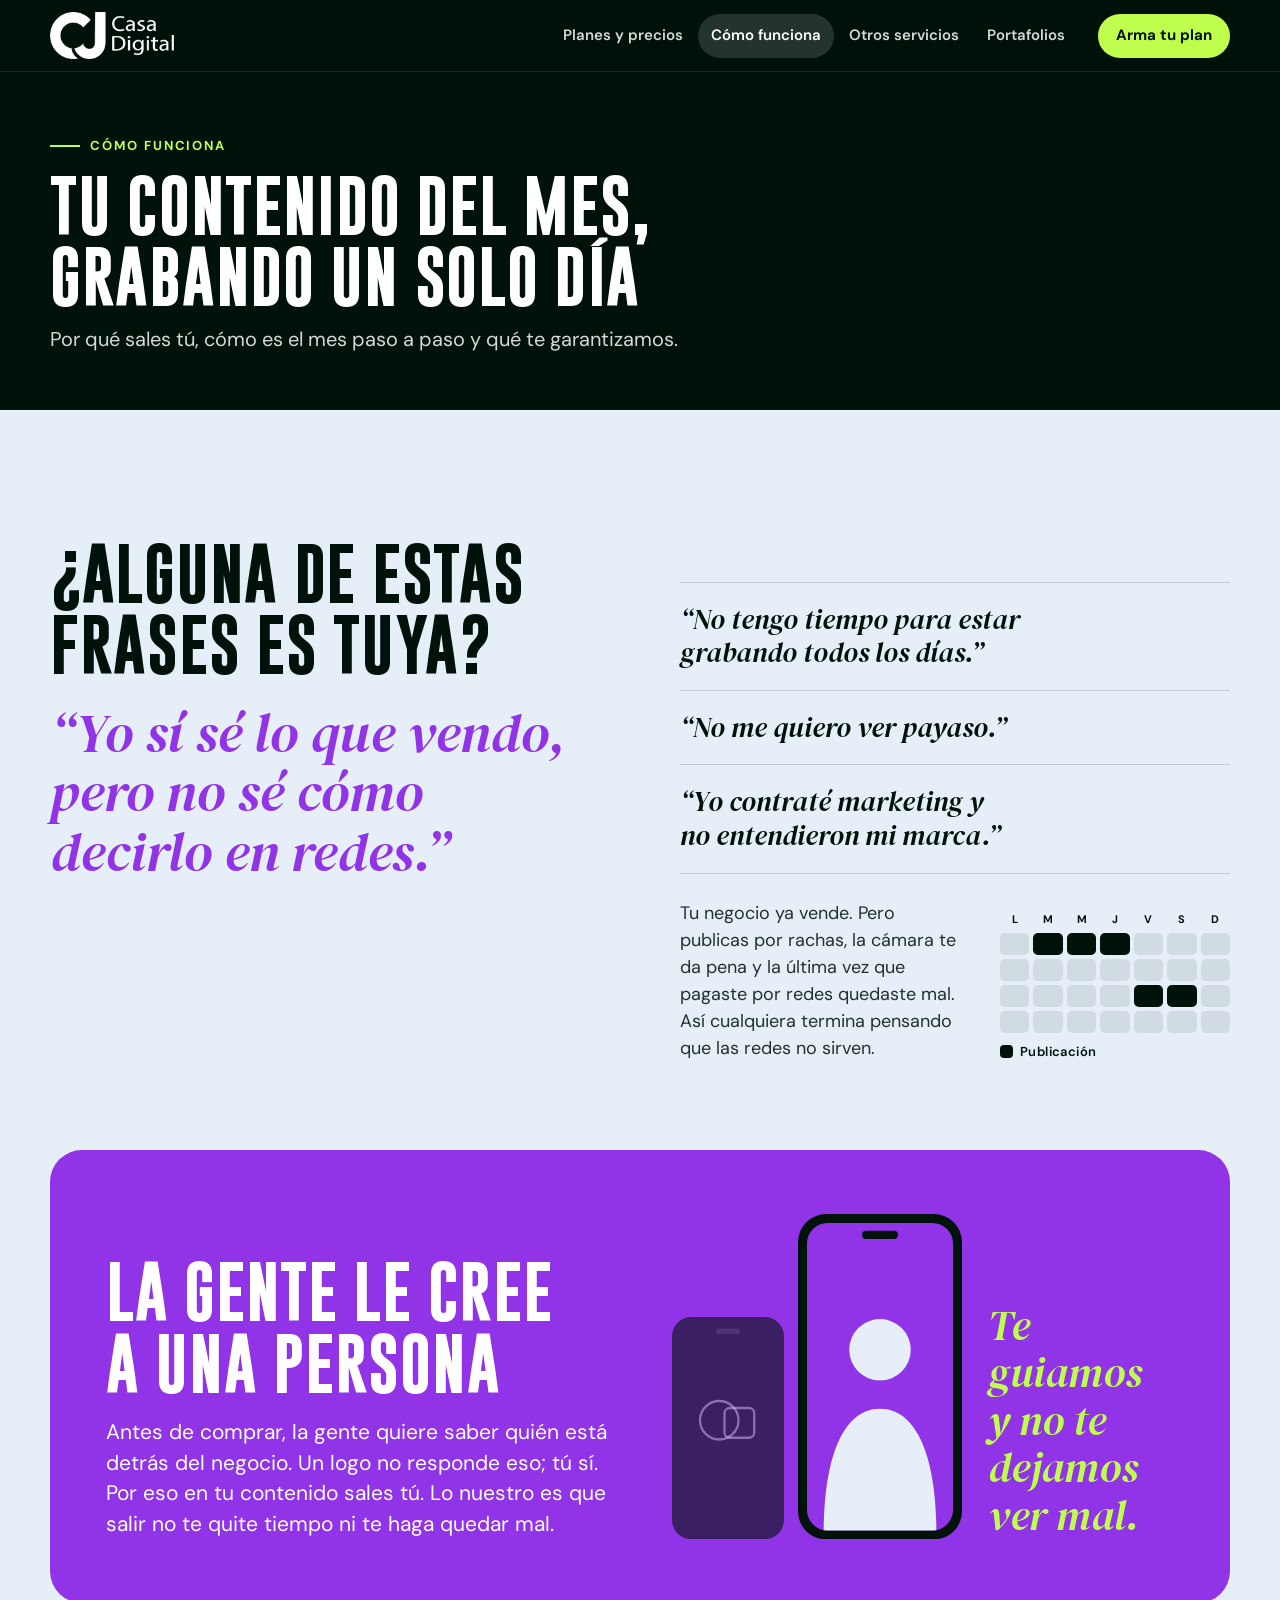
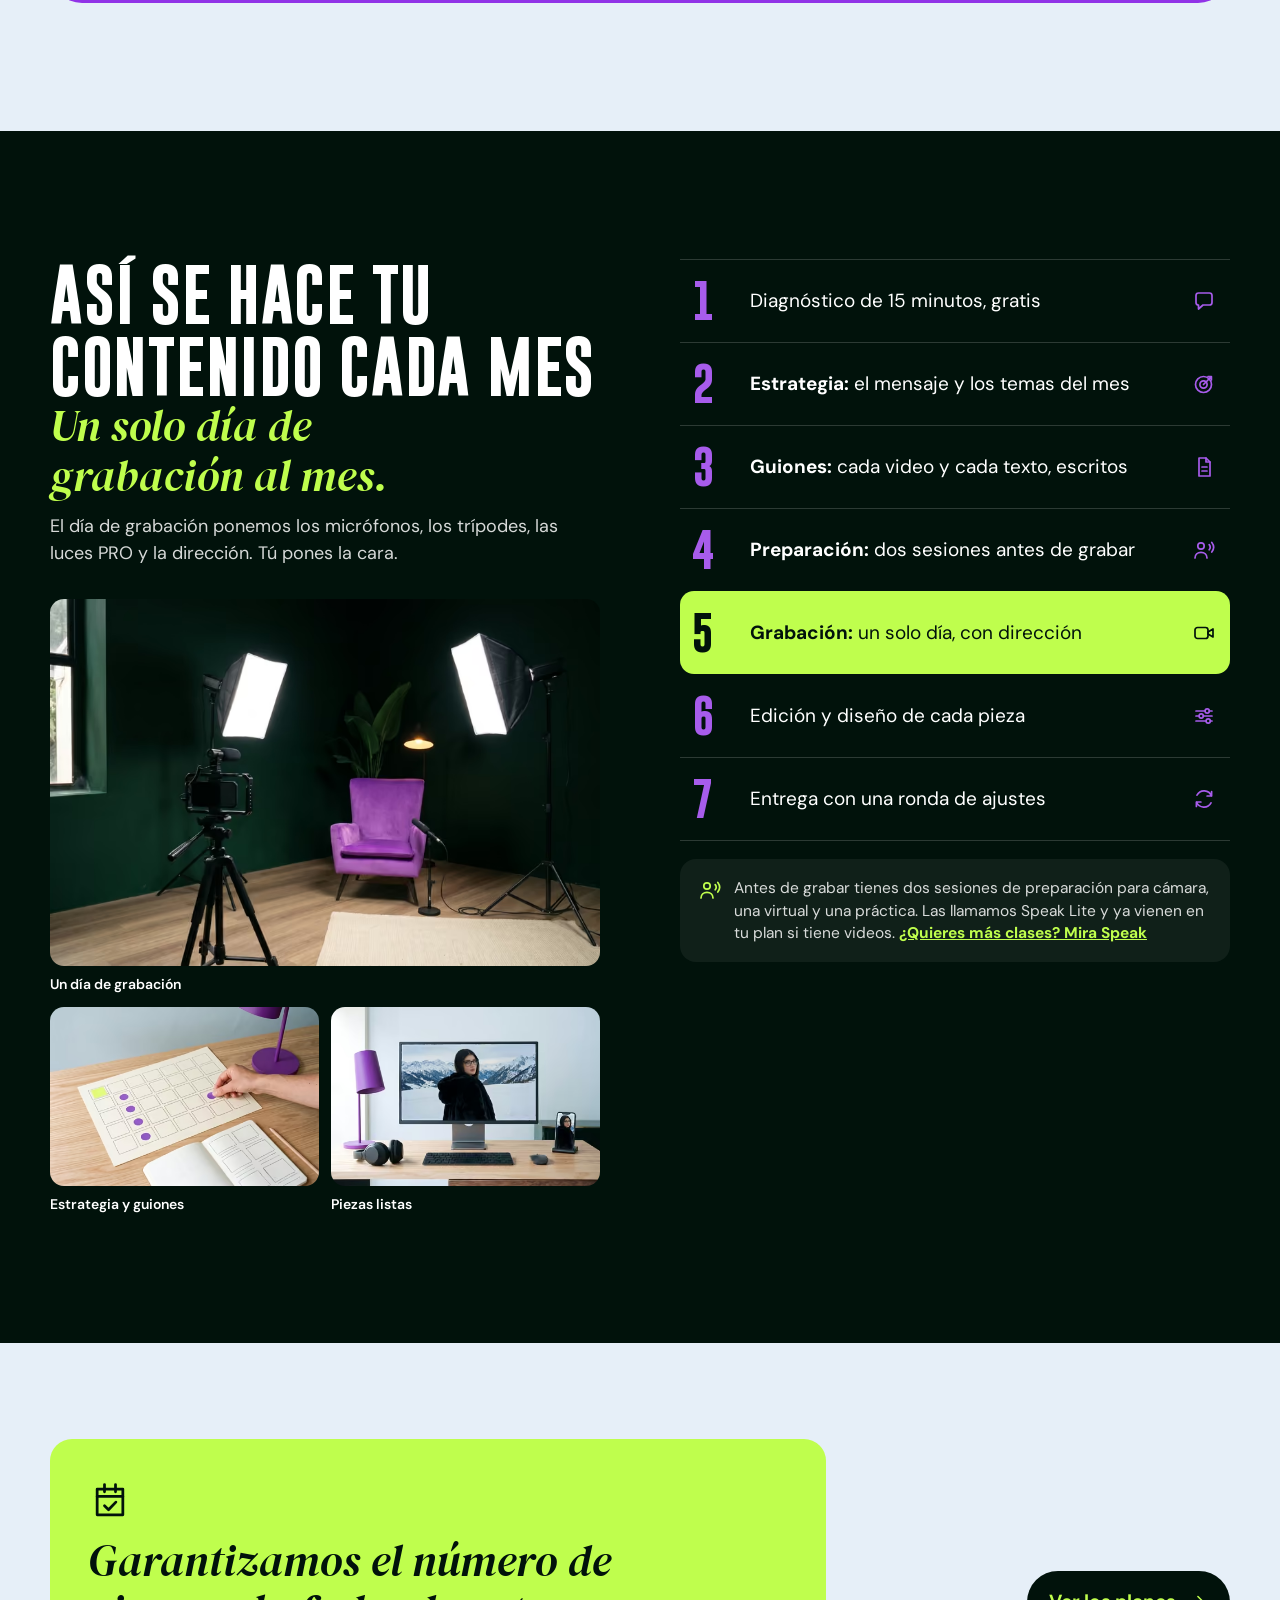
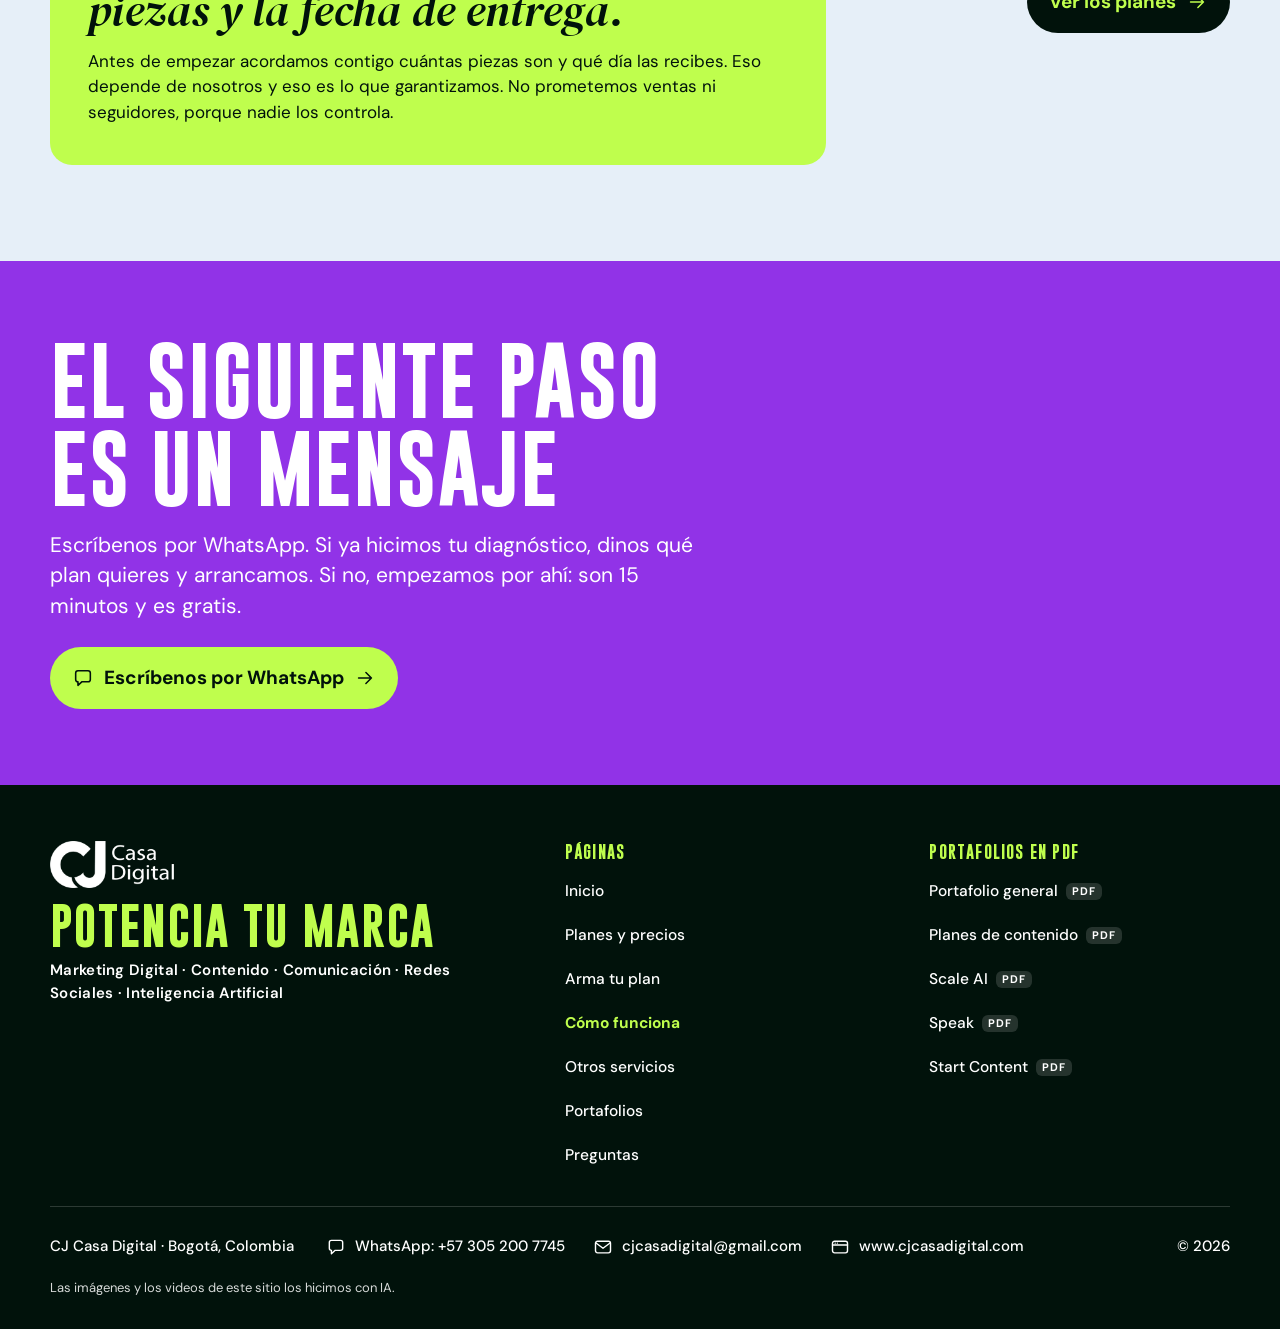
==== commit c616de4f: "Avance: sección de videos, portadas reales y huecos de imagen Punto de guardado en la rama de trabaj" ====
--- a/como-funciona/index.html
+++ b/como-funciona/index.html
@@ -148,10 +148,36 @@
 <!-- El proceso del mes, en una sola lista -->
 <section class="sec t-oscuro" id="proceso">
   <div class="caja dos-col">
-    <div class="pegado">
+    <div class="proc-txt">
       <h2 class="tit t-h2 rev">Así se hace tu contenido cada mes</h2>
       <p class="dest dest-ac rev">Un solo día de grabación al mes.</p>
       <p class="cuerpo rev">El día de grabación ponemos los micrófonos, los trípodes, las luces PRO y la dirección. Tú pones la cara.</p>
+      <div class="proc-imgs tira rev" tabindex="0" role="group" aria-label="Los tres pasos, en imágenes">
+        <figure>
+          <picture>
+            <source type="image/avif" srcset="/assets/img/sitio/02-estrategia-480-v1.avif 480w, /assets/img/sitio/02-estrategia-800-v1.avif 800w, /assets/img/sitio/02-estrategia-1200-v1.avif 1200w" sizes="(min-width: 1000px) 269px, (min-width: 760px) 30vw, 264px">
+            <source type="image/webp" srcset="/assets/img/sitio/02-estrategia-480-v1.webp 480w, /assets/img/sitio/02-estrategia-800-v1.webp 800w, /assets/img/sitio/02-estrategia-1200-v1.webp 1200w" sizes="(min-width: 1000px) 269px, (min-width: 760px) 30vw, 264px">
+            <img src="/assets/img/sitio/02-estrategia-800-v1.jpg" alt="Una mano pega un punto morado en un calendario de papel, sobre una mesa de madera con una libreta de bocetos." width="1200" height="800" loading="lazy" decoding="async">
+          </picture>
+          <figcaption>Estrategia y guiones</figcaption>
+        </figure>
+        <figure class="grande">
+          <picture>
+            <source type="image/avif" srcset="/assets/img/sitio/03-set-480-v1.avif 480w, /assets/img/sitio/03-set-800-v1.avif 800w, /assets/img/sitio/03-set-1200-v1.avif 1200w" sizes="(min-width: 1000px) 550px, (min-width: 760px) 30vw, 264px">
+            <source type="image/webp" srcset="/assets/img/sitio/03-set-480-v1.webp 480w, /assets/img/sitio/03-set-800-v1.webp 800w, /assets/img/sitio/03-set-1200-v1.webp 1200w" sizes="(min-width: 1000px) 550px, (min-width: 760px) 30vw, 264px">
+            <img src="/assets/img/sitio/03-set-800-v1.jpg" alt="Un set de grabación listo: cámara en trípode, dos luces y un sillón morado vacío frente a una pared verde." width="1200" height="800" loading="lazy" decoding="async">
+          </picture>
+          <figcaption>Un día de grabación</figcaption>
+        </figure>
+        <figure>
+          <picture>
+            <source type="image/avif" srcset="/assets/img/sitio/04-edicion-480-v1.avif 480w, /assets/img/sitio/04-edicion-800-v1.avif 800w, /assets/img/sitio/04-edicion-1200-v1.avif 1200w" sizes="(min-width: 1000px) 269px, (min-width: 760px) 30vw, 264px">
+            <source type="image/webp" srcset="/assets/img/sitio/04-edicion-480-v1.webp 480w, /assets/img/sitio/04-edicion-800-v1.webp 800w, /assets/img/sitio/04-edicion-1200-v1.webp 1200w" sizes="(min-width: 1000px) 269px, (min-width: 760px) 30vw, 264px">
+            <img src="/assets/img/sitio/04-edicion-800-v1.jpg" alt="Un escritorio con un monitor y un celular que muestran el mismo video: una mujer con gafas en un paisaje nevado." width="1200" height="800" loading="lazy" decoding="async">
+          </picture>
+          <figcaption>Piezas listas</figcaption>
+        </figure>
+      </div>
     </div>
     <div>
     <ol class="pasos">
@@ -241,6 +267,7 @@
       <!-- PENDIENTE: razón social, NIT, política de tratamiento de datos y términos -->
       <p>© 2026</p>
     </div>
+    <p class="pie-ia">Las imágenes y los videos de este sitio los hicimos con IA.</p>
   </div>
 </footer>
 <!-- ===== FIN DEL BLOQUE COMPARTIDO · PIE ===== -->
--- a/assets/css/estilos.css
+++ b/assets/css/estilos.css
@@ -672,7 +672,6 @@
 .buscas-red { display: grid; gap: 8px; margin-top: 14px; }
 .busca { display: grid; grid-template-columns: 28px minmax(0, 1fr); gap: 4px 12px; align-items: start; height: 100%; padding: 14px 14px 12px; border-radius: 16px;
          background: var(--panel); border: 1.5px solid transparent; text-decoration: none; transition: border-color .18s ease, background-color .18s ease; }
-.busca > .ic { width: 26px; height: 26px; margin-top: 1px; color: var(--acido); }
 .busca-t { display: flex; flex-direction: column; gap: 3px; }
 .busca-t b { font-size: 1.0625rem; line-height: 1.25; }
 .busca-t > span { font-size: .875rem; line-height: 1.4; color: var(--fg2); }
@@ -788,7 +787,6 @@
   .sec-cab { padding: calc(var(--barra) + 64px) 0 56px; }
   .buscas-red { grid-template-columns: repeat(5, minmax(0, 1fr)); gap: 12px; }
   .busca { grid-template-columns: 1fr; grid-template-rows: auto 1fr auto; gap: 10px; padding: 18px 16px 14px; }
-  .busca > .ic { width: 30px; height: 30px; }
   .busca-ir { grid-column: 1; }
   .tres { margin: 36px 0 32px; }
   .tres h3 { font-size: 1.3125rem; }
@@ -830,3 +828,109 @@
   .chip-t b { overflow-wrap: anywhere; }
 }
 
+/* ==================================================================================================
+   IMÁGENES Y VIDEOS. Regla: la imagen va en su caja, con el texto al lado o debajo; nunca detrás de un texto.
+   Cada <img> trae width y height (reserva su espacio) y la caja fija la proporción con aspect-ratio.
+   ================================================================================================== */
+picture { display: block; }
+picture img { display: block; width: 100%; height: 100%; object-fit: cover; }
+
+/* Tiras que se deslizan en celular (los tres pasos): solo CSS, sin flechas. La página no se desborda. */
+@media (max-width: 759px) {
+  .tira { display: flex; gap: 10px; overflow-x: auto; scroll-snap-type: x mandatory; scrollbar-width: none; margin-inline: -20px; padding-inline: 20px; scroll-padding-inline: 20px; }
+  .tira::-webkit-scrollbar { display: none; }
+  .tira > * { flex: 0 0 264px; scroll-snap-align: start; }
+}
+.tira:focus-visible { outline-offset: 6px; }
+
+/* ---------- Inicio: tarjetas "¿Qué buscas?" con imagen ---------- */
+.busca { grid-template-columns: 96px minmax(0, 1fr); column-gap: 14px; }
+.busca-img { grid-row: 1 / span 2; width: 96px; aspect-ratio: 1; border-radius: 12px; overflow: hidden; background: var(--verde); }
+.busca.destacada { grid-template-columns: minmax(0, 1fr); row-gap: 10px; }
+.busca.destacada .busca-img { grid-row: auto; width: 100%; aspect-ratio: 16 / 9; }
+.busca.destacada .busca-ir { grid-column: 1; }
+
+/* ---------- Inicio: los tres pasos con imagen ---------- */
+.tres li { grid-template-columns: 44px minmax(0, 1fr); }
+.tres li picture { grid-column: 1 / -1; aspect-ratio: 3 / 2; border-radius: 12px; overflow: hidden; margin-bottom: 14px; background: var(--vacio); }
+.tres .n { grid-row: auto / span 2; }
+
+/* ---------- Videos con IA ---------- */
+#videos-ia .cuerpo { margin-top: 12px; max-width: 34em; }
+.vids { display: grid; gap: 26px; margin: 28px 0 30px; }
+.vid-marco { position: relative; aspect-ratio: 16 / 9; border-radius: 16px; overflow: hidden; background: var(--panel); }
+.vid-marco:focus-within { outline: 3px solid var(--acido); outline-offset: 3px; }   /* el foco de los controles del navegador, a la vista */
+.vid-marco video { display: block; width: 100%; height: 100%; object-fit: cover; background: #000; }
+.vid-play { position: absolute; left: 50%; top: 50%; width: 64px; height: 64px; margin: -32px 0 0 -32px; border: 0; border-radius: 50%; background: var(--acido); color: var(--verde);
+            box-shadow: 0 0 0 6px rgba(1,18,11,.6); display: flex; align-items: center; justify-content: center; transition: transform .18s ease; }
+.vid-play[hidden] { display: none; }
+.vid-play svg { width: 30px; height: 30px; fill: currentColor; margin-left: 3px; }
+.vid-play:hover { transform: scale(1.08); }
+.vid-play:focus-visible { outline: 3px solid #fff; outline-offset: 8px; }
+.vid figcaption { margin-top: 12px; }
+.vid h3 { font-size: 1.125rem; line-height: 1.25; }
+.vid-meta { font-size: .8125rem; font-weight: 600; letter-spacing: .02em; color: var(--acido); margin-top: 2px; }
+.vid figcaption p:last-child { font-size: .9375rem; line-height: 1.42; color: var(--fg2); margin-top: 6px; }
+
+/* ---------- Planes y precios: imagen de la cabecera, solo desde 1000 px (por debajo ni se muestra ni se pide) ---------- */
+.cab-img { display: none; }
+.ia-nota a { color: var(--acido); font-weight: 700; }
+
+/* ---------- Cómo funciona: las tres imágenes del proceso ---------- */
+.proc-imgs { margin-top: 22px; }
+.proc-imgs picture { aspect-ratio: 3 / 2; border-radius: 14px; overflow: hidden; background: var(--vacio); }
+.proc-imgs figcaption { font-size: .875rem; font-weight: 600; margin-top: 8px; }
+
+/* ---------- Otros servicios ---------- */
+.serv-img { width: 100%; aspect-ratio: 4 / 3; border-radius: 10px; overflow: hidden; background: var(--vacio); }
+.speak-img { aspect-ratio: 3 / 2; border-radius: 18px; overflow: hidden; margin-top: 26px; background: var(--panel); }
+.speak-img + .speaks { margin-top: 12px; }
+.ia-cab .enlace-ir { margin-top: 6px; }
+
+/* ---------- Portafolios: la portada real de cada PDF ---------- */
+.porta { display: grid; grid-template-columns: 96px minmax(0, 1fr); column-gap: 14px; align-items: start; }
+.porta-img { grid-row: 1 / span 4; width: 96px; aspect-ratio: 640 / 906; border-radius: 6px; overflow: hidden; border: 1px solid rgba(1,18,11,.3); }
+.porta > :not(.porta-img) { grid-column: 2; }
+.porta h2 { margin-top: 0; }
+.porta .btn { margin-top: 4px; }
+
+/* ---------- Pie: la nota de que las imágenes y los videos son hechos con IA ---------- */
+.pie-ia { margin-top: 14px; font-size: .8125rem; line-height: 1.4; color: rgba(255,255,255,.84); }
+
+@media (min-width: 600px) {
+  .busca, .busca.destacada { grid-template-columns: 104px minmax(0, 1fr); row-gap: 4px; }
+  .busca-img, .busca.destacada .busca-img { grid-row: 1 / span 2; width: 104px; aspect-ratio: 1; }
+  .busca.destacada .busca-ir { grid-column: 2; }
+}
+@media (min-width: 700px) { .vids { grid-template-columns: repeat(2, minmax(0, 1fr)); gap: 28px 22px; } }
+@media (min-width: 760px) {
+  .tres li { grid-template-columns: 1fr; }
+  .tres li picture { margin-bottom: 16px; }
+  .tres .n { grid-row: auto; }
+  .proc-imgs { display: grid; grid-template-columns: repeat(3, minmax(0, 1fr)); gap: 14px; }
+}
+@media (min-width: 1000px) {
+  .busca, .busca.destacada { grid-template-columns: minmax(0, 1fr); grid-template-rows: auto 1fr auto; row-gap: 10px; padding: 12px 12px 12px; }
+  .busca-img, .busca.destacada .busca-img { grid-row: auto; width: 100%; aspect-ratio: 4 / 3; }
+  .busca-t, .busca-ir { padding-inline: 4px; }
+  .busca.destacada .busca-ir { grid-column: 1; }
+  .vids { grid-template-columns: repeat(3, minmax(0, 1fr)); gap: 24px; margin: 40px 0 36px; }
+  .vid h3 { font-size: 1.25rem; }
+  .cab-red { display: grid; grid-template-columns: minmax(0, 1fr) 520px; gap: 48px; align-items: center; }
+  .cab-img { display: block; aspect-ratio: 16 / 9; border-radius: 18px; overflow: hidden; background: var(--panel); }
+  .proc-imgs { grid-template-columns: repeat(2, minmax(0, 1fr)); gap: 12px; margin-top: 32px; }
+  .proc-imgs .grande { grid-column: 1 / -1; order: -1; }
+  .serv-img { border-radius: 12px; }
+  .speak-img { margin-top: 0; }
+  .speak-img + .speaks { margin-top: 14px; }
+  .pie-ia { margin-top: 10px; }
+}
+@media (min-width: 1200px) {
+  .porta { display: flex; }
+  .porta-img { width: 100%; }
+  .porta h2 { margin-top: 16px; }
+  .porta .btn { margin-top: auto; }
+}
+@media (max-width: 359px) { .tira > * { flex-basis: 236px; } }
+@media (prefers-reduced-motion: reduce) { .tira { scroll-behavior: auto; } }
+
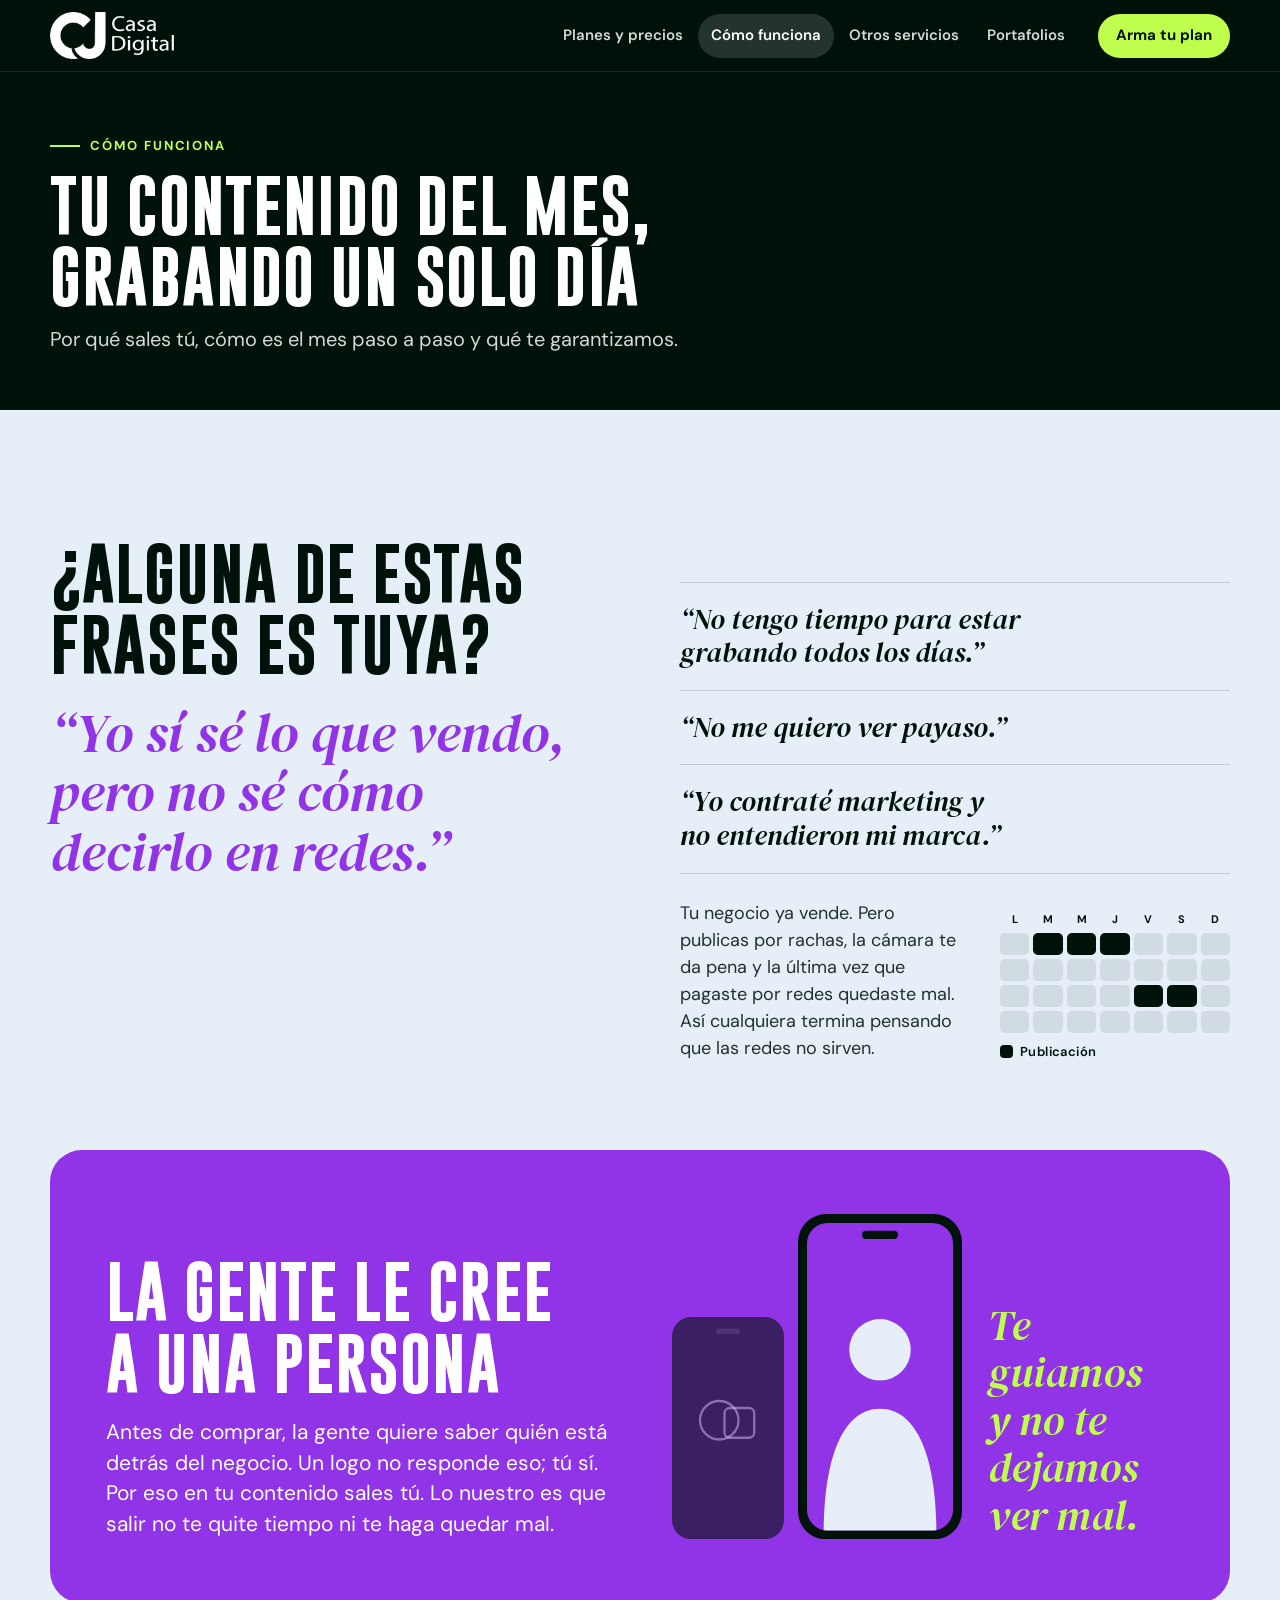
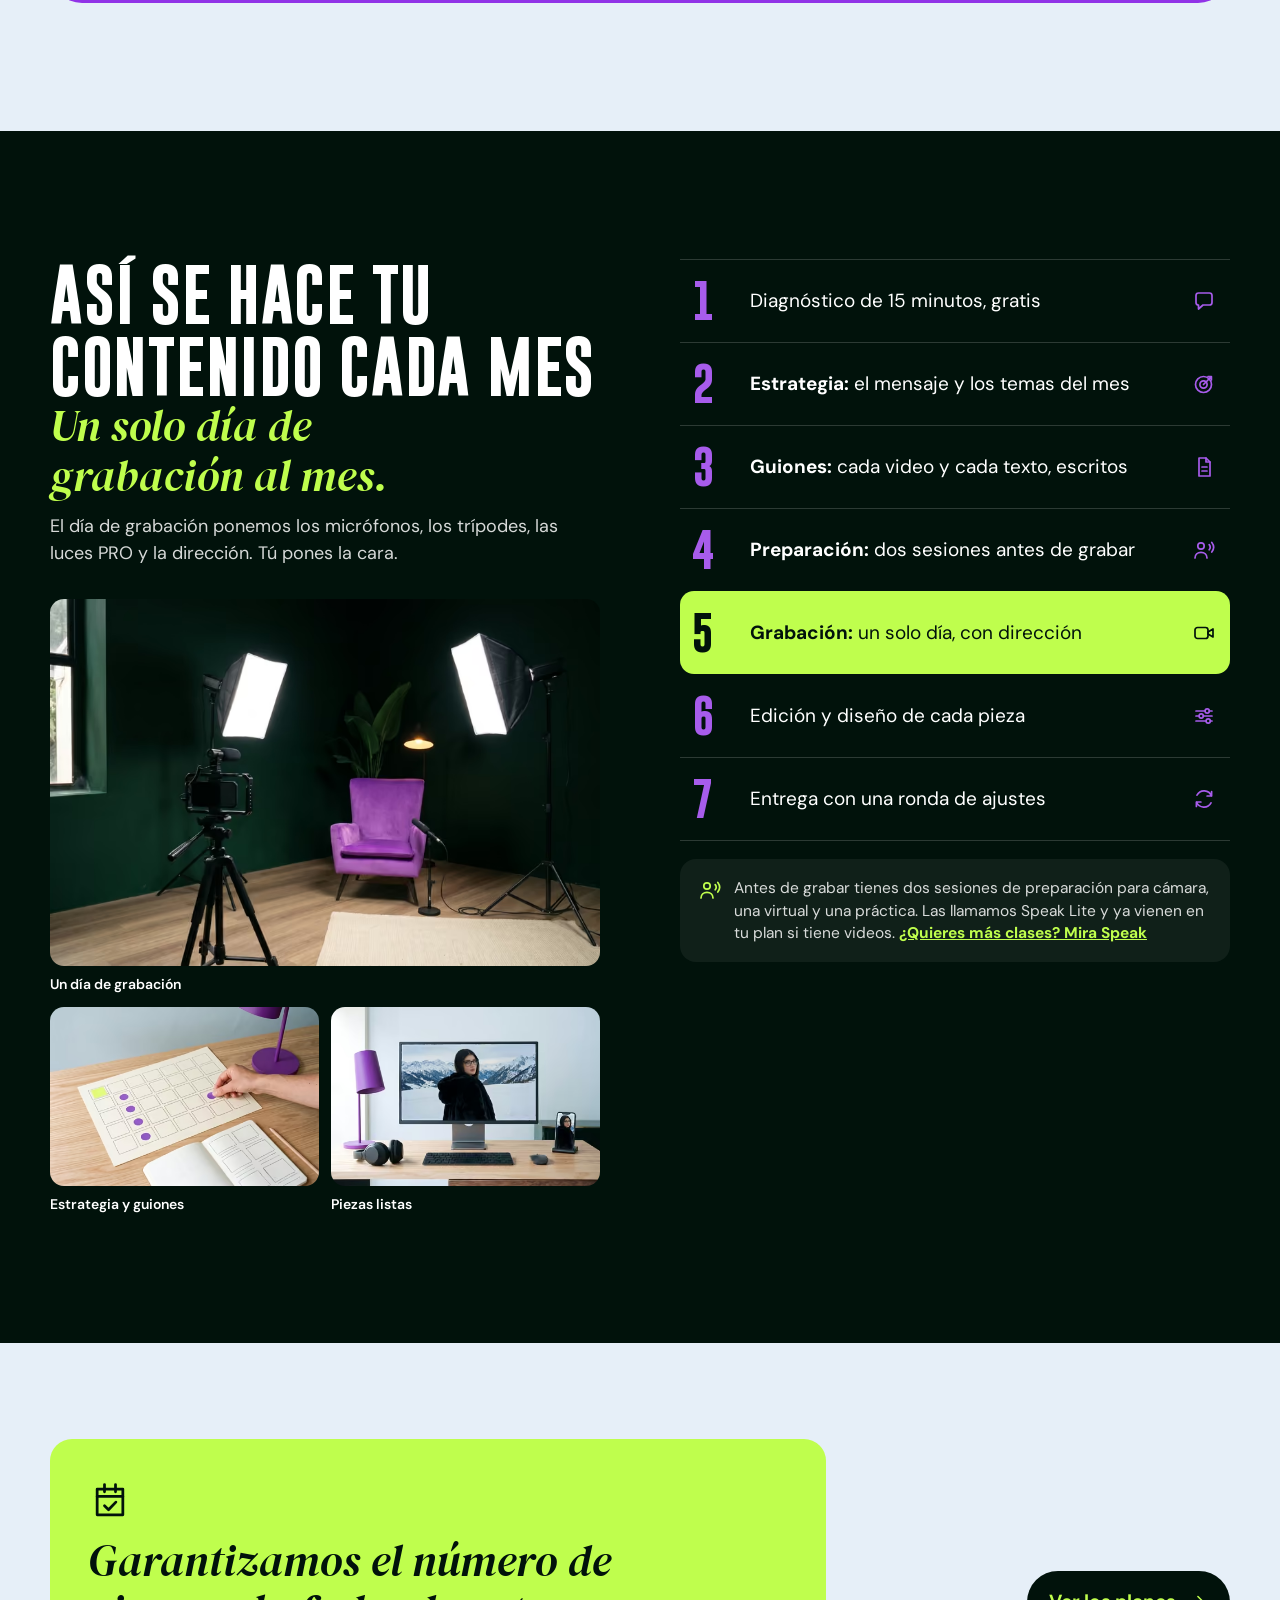
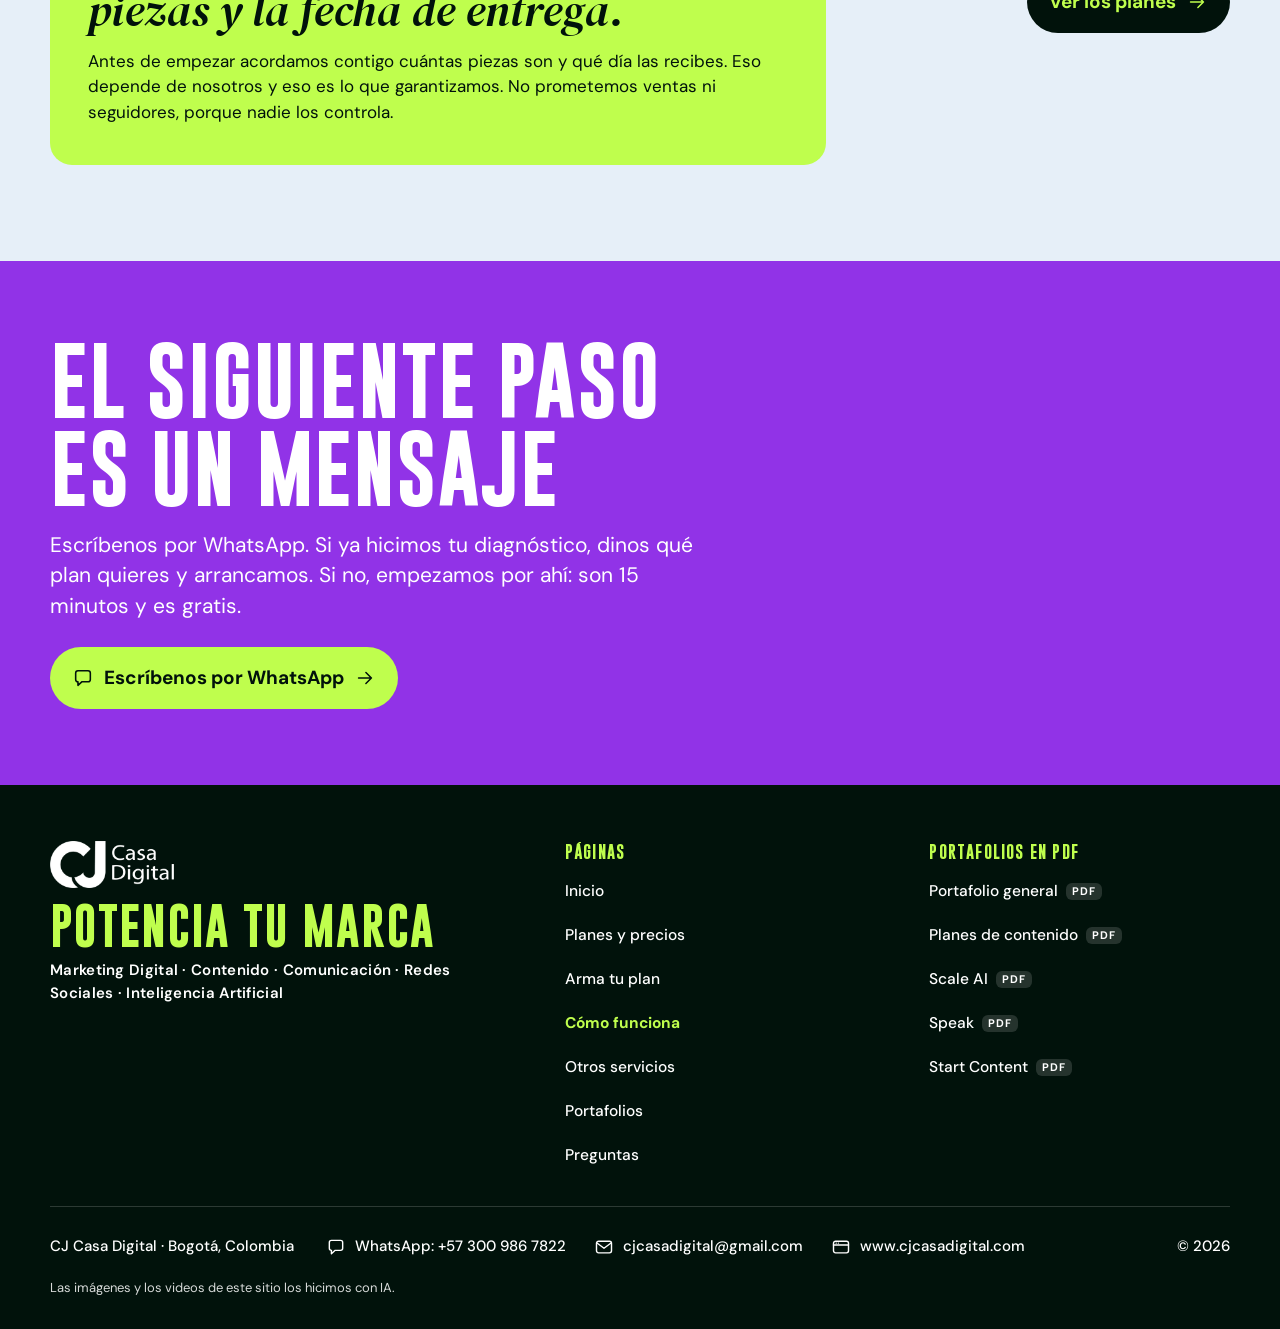
==== commit 28c02fe5: "WhatsApp nuevo: +57 300 986 7822 en todo el sitio y en los PDF Todos los botones, el cotizador, el b" ====
--- a/como-funciona/index.html
+++ b/como-funciona/index.html
@@ -80,11 +80,11 @@
       </ul>
       <div class="menu-fin">
         <a class="btn btn-acido" href="/planes/#arma-tu-plan">Arma tu plan <svg class="ic" aria-hidden="true"><use href="#i-flecha"/></svg></a>
-        <a class="btn btn-linea" data-wa href="https://wa.me/573052007745?text=Hola%2C%20CJ.%20Vi%20la%20p%C3%A1gina%20y%20quiero%20mi%20diagn%C3%B3stico%20de%2015%20minutos." target="_blank" rel="noopener"><svg class="ic" aria-hidden="true"><use href="#i-chat"/></svg> Escríbenos por WhatsApp</a>
+        <a class="btn btn-linea" data-wa href="https://wa.me/573009867822?text=Hola%2C%20CJ.%20Vi%20la%20p%C3%A1gina%20y%20quiero%20mi%20diagn%C3%B3stico%20de%2015%20minutos." target="_blank" rel="noopener"><svg class="ic" aria-hidden="true"><use href="#i-chat"/></svg> Escríbenos por WhatsApp</a>
       </div>
     </nav>
     <a class="btn btn-acido btn-ch" id="barra-plan" href="/planes/#arma-tu-plan">Arma tu plan</a>
-    <a class="btn btn-acido btn-ch" id="barra-wa" data-wa data-plan-wa hidden href="https://wa.me/573052007745?text=Hola%2C%20CJ.%20Vi%20la%20p%C3%A1gina%20y%20quiero%20mi%20diagn%C3%B3stico%20de%2015%20minutos." target="_blank" rel="noopener"><svg class="ic" aria-hidden="true"><use href="#i-chat"/></svg> WhatsApp</a>
+    <a class="btn btn-acido btn-ch" id="barra-wa" data-wa data-plan-wa hidden href="https://wa.me/573009867822?text=Hola%2C%20CJ.%20Vi%20la%20p%C3%A1gina%20y%20quiero%20mi%20diagn%C3%B3stico%20de%2015%20minutos." target="_blank" rel="noopener"><svg class="ic" aria-hidden="true"><use href="#i-chat"/></svg> WhatsApp</a>
   </div>
 </header>
 <!-- ===== FIN DEL BLOQUE COMPARTIDO · CABECERA ===== -->
@@ -217,7 +217,7 @@
   <div class="caja">
     <h2 class="tit t-h2 t-h2g rev">El siguiente paso es un mensaje</h2>
     <p class="cuerpo cuerpo-g rev">Escríbenos por WhatsApp. Si ya hicimos tu diagnóstico, dinos qué plan quieres y arrancamos. Si no, empezamos por ahí: son 15 minutos y es gratis.</p>
-    <a class="btn btn-acido btn-g rev" data-wa href="https://wa.me/573052007745?text=Hola%2C%20CJ.%20Vi%20la%20p%C3%A1gina%20y%20quiero%20mi%20diagn%C3%B3stico%20de%2015%20minutos." target="_blank" rel="noopener"><svg class="ic" aria-hidden="true"><use href="#i-chat"/></svg> Escríbenos por WhatsApp <svg class="ic" aria-hidden="true"><use href="#i-flecha"/></svg></a>
+    <a class="btn btn-acido btn-g rev" data-wa href="https://wa.me/573009867822?text=Hola%2C%20CJ.%20Vi%20la%20p%C3%A1gina%20y%20quiero%20mi%20diagn%C3%B3stico%20de%2015%20minutos." target="_blank" rel="noopener"><svg class="ic" aria-hidden="true"><use href="#i-chat"/></svg> Escríbenos por WhatsApp <svg class="ic" aria-hidden="true"><use href="#i-flecha"/></svg></a>
   </div>
 </section>
 <!-- ===== FIN DEL BLOQUE COMPARTIDO · CIERRE ===== -->
@@ -260,7 +260,7 @@
     <div class="pie-datos">
       <p>CJ Casa Digital · Bogotá, Colombia</p>
       <ul>
-        <li><a data-wa href="https://wa.me/573052007745?text=Hola%2C%20CJ.%20Vi%20la%20p%C3%A1gina%20y%20quiero%20mi%20diagn%C3%B3stico%20de%2015%20minutos." target="_blank" rel="noopener"><svg class="ic" aria-hidden="true"><use href="#i-chat"/></svg>WhatsApp: +57 305 200 7745</a></li>
+        <li><a data-wa href="https://wa.me/573009867822?text=Hola%2C%20CJ.%20Vi%20la%20p%C3%A1gina%20y%20quiero%20mi%20diagn%C3%B3stico%20de%2015%20minutos." target="_blank" rel="noopener"><svg class="ic" aria-hidden="true"><use href="#i-chat"/></svg>WhatsApp: +57 300 986 7822</a></li>
         <li><a href="mailto:cjcasadigital@gmail.com"><svg class="ic" aria-hidden="true"><use href="#i-correo"/></svg>cjcasadigital@gmail.com</a></li>
         <li><a href="https://www.cjcasadigital.com/"><svg class="ic" aria-hidden="true"><use href="#i-web"/></svg>www.cjcasadigital.com</a></li>
       </ul>
@@ -273,7 +273,7 @@
 <!-- ===== FIN DEL BLOQUE COMPARTIDO · PIE ===== -->
 
 <!-- Fijo abajo en celular: WhatsApp. En Planes y precios no va: ahí está la barra del plan armado. -->
-<a class="wa-flota" id="wa-flota" data-wa href="https://wa.me/573052007745?text=Hola%2C%20CJ.%20Vi%20la%20p%C3%A1gina%20y%20quiero%20mi%20diagn%C3%B3stico%20de%2015%20minutos." target="_blank" rel="noopener" aria-label="Escríbenos por WhatsApp"><svg class="ic" aria-hidden="true"><use href="#i-chat"/></svg><span aria-hidden="true">WhatsApp</span></a>
+<a class="wa-flota" id="wa-flota" data-wa href="https://wa.me/573009867822?text=Hola%2C%20CJ.%20Vi%20la%20p%C3%A1gina%20y%20quiero%20mi%20diagn%C3%B3stico%20de%2015%20minutos." target="_blank" rel="noopener" aria-label="Escríbenos por WhatsApp"><svg class="ic" aria-hidden="true"><use href="#i-chat"/></svg><span aria-hidden="true">WhatsApp</span></a>
 
 </body>
 </html>
--- a/assets/css/estilos.css
+++ b/assets/css/estilos.css
@@ -673,7 +673,7 @@
 .busca { display: grid; grid-template-columns: 28px minmax(0, 1fr); gap: 4px 12px; align-items: start; height: 100%; padding: 14px 14px 12px; border-radius: 16px;
          background: var(--panel); border: 1.5px solid transparent; text-decoration: none; transition: border-color .18s ease, background-color .18s ease; }
 .busca-t { display: flex; flex-direction: column; gap: 3px; }
-.busca-t b { font-size: 1.0625rem; line-height: 1.25; }
+.busca-t b { font-size: 1.0625rem; line-height: 1.25; overflow-wrap: anywhere; }
 .busca-t > span { font-size: .875rem; line-height: 1.4; color: var(--fg2); }
 .busca-ir { grid-column: 2; display: inline-flex; align-items: center; gap: 6px; min-height: 28px; font-size: .875rem; font-weight: 700; color: var(--acido); }
 .busca-ir .ic { width: 18px; height: 18px; transition: transform .18s ease; }
@@ -897,7 +897,8 @@
 /* ---------- Pie: la nota de que las imágenes y los videos son hechos con IA ---------- */
 .pie-ia { margin-top: 14px; font-size: .8125rem; line-height: 1.4; color: rgba(255,255,255,.84); }
 
-@media (min-width: 600px) {
+@media (min-width: 600px) and (max-width: 699px) { .buscas-red { grid-template-columns: 1fr; } }   /* dos columnas desde 700 px: antes el texto no cabe al lado de la miniatura */
+@media (min-width: 700px) {
   .busca, .busca.destacada { grid-template-columns: 104px minmax(0, 1fr); row-gap: 4px; }
   .busca-img, .busca.destacada .busca-img { grid-row: 1 / span 2; width: 104px; aspect-ratio: 1; }
   .busca.destacada .busca-ir { grid-column: 2; }
@@ -916,7 +917,7 @@
   .busca.destacada .busca-ir { grid-column: 1; }
   .vids { grid-template-columns: repeat(3, minmax(0, 1fr)); gap: 24px; margin: 40px 0 36px; }
   .vid h3 { font-size: 1.25rem; }
-  .cab-red { display: grid; grid-template-columns: minmax(0, 1fr) 520px; gap: 48px; align-items: center; }
+  .cab-red { display: grid; grid-template-columns: minmax(0, 1fr) 480px; gap: 48px; align-items: center; }   /* 480 y no 520: así el título sigue en dos líneas y la cabecera no crece */
   .cab-img { display: block; aspect-ratio: 16 / 9; border-radius: 18px; overflow: hidden; background: var(--panel); }
   .proc-imgs { grid-template-columns: repeat(2, minmax(0, 1fr)); gap: 12px; margin-top: 32px; }
   .proc-imgs .grande { grid-column: 1 / -1; order: -1; }
